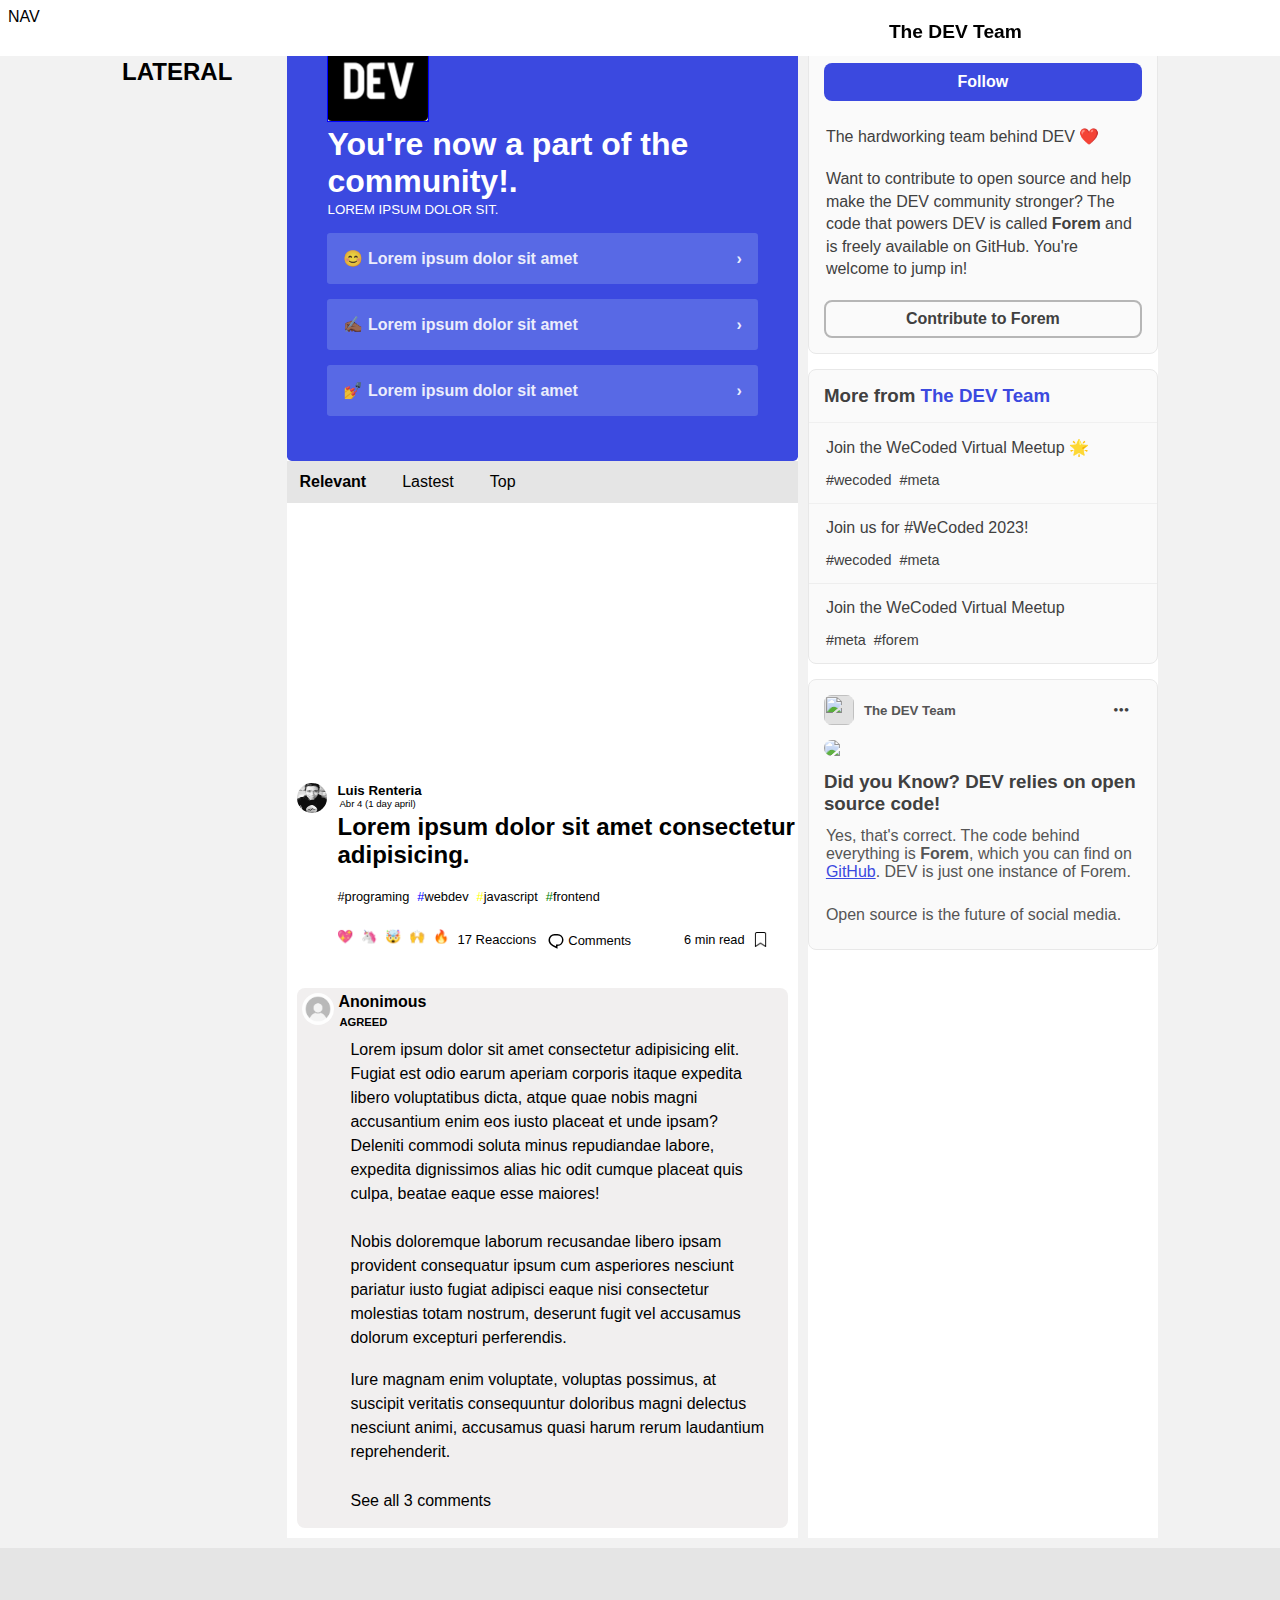
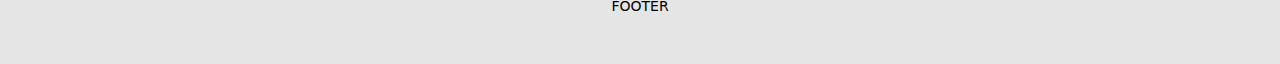
==== article.html @ bcfc0aec "jo" ====
<!DOCTYPE html>
<html lang="en">
<head>
    <meta charset="UTF-8">
    <meta http-equiv="X-UA-Compatible" content="IE=edge">
    <meta name="viewport" content="width=device-width, initial-scale=1.0">
    <title>Dev To_Home</title>
    <link rel="stylesheet" href="SASS/styles.css">
    <link rel="stylesheet" href="https://fonts.googleapis.com/css2?family=Material+Symbols+Outlined:opsz,wght,FILL,GRAD@20..48,100..700,0..1,-50..200" />
</head>
<body>
    <header>
        <nav>NAV</nav>
    </header>
<section class="section">
    <nav class="section__navlateral">
        <h2>NAV LATERAL</h2>
        <img src="https://placeimg.com/300/300/people" alt="">
    </nav>
    <main class="section__main">
        <article class="section__main__contenedor">
            <article class="section__main__contenedor__title">
                <div class="section__main__contenedor__title__svg">
                    
                    <svg xmlns="http://www.w3.org/2000/svg" width="24" height="24" viewBox="0 0 24 24"><path d="M12,2C6.486,2,2,6.486,2,12s4.486,10,10,10s10-4.486,10-10S17.514,2,12,2z M16.207,14.793l-1.414,1.414L12,13.414 l-2.793,2.793l-1.414-1.414L10.586,12L7.793,9.207l1.414-1.414L12,10.586l2.793-2.793l1.414,1.414L13.414,12L16.207,14.793z"/></svg>
                </div>
                <img src="img/dev.png" alt="">
                <h1>
                   You're now a part of the community!.
                </h1>
                <small>Lorem ipsum dolor sit.</small>
                <div class="section__main__contenedor_a">
                    <a href="#">😊 Lorem ipsum dolor sit amet <p>›</p></a>
                    <a href="#">✍🏾 Lorem ipsum dolor sit amet <p>›</p></a>
                    <a href="#">💅 Lorem ipsum dolor sit amet <p>›</p></a>
                </div>
            </article>   
        </article>
        <article class="section__main__articles">
            <p>Relevant</p>
            <p> Lastest</p>
            <p>Top</p>
        </article>
        <article class="section__main__img-content">

        </article>
        <article class="section__main__radius">
            <img src="img/luis.jpg" alt="Foto redondeada">
            <div>
                
                <h5> Luis Renteria</h5>
                <p> Abr 4 (1 day april)</p>
            </div>
        </article>
        <article class="section__main__enlaces">
            
            <h2>Lorem ipsum dolor sit amet consectetur adipisicing.</h2>
            <div>
                <a href="#"><span>#</span>programing</a>
                <a href="#"><span>#</span>webdev</a>
                <a href="#"><span>#</span>javascript</a>
                <a href="#"><span>#</span>frontend</a>
            </div>
            <div class="section__main__enlaces__icons">
               <div>

                   <p>💖</p>
                    <p>🦄</p>
                    <p>🤯</p>
                    <p>🙌</p>
                    <p>🔥</p>
                    <p>17 Reaccions</p>
                    <p class="section__main__enlaces__icons__comments"><svg xmlns="http://www.w3.org/2000/svg" width="24" height="24" role="img" aria-labelledby="ac3qw4s3op4ympa46x4kc2gzffvrsqob" class="crayons-icon"><title id="ac3qw4s3op4ympa46x4kc2gzffvrsqob">Comments</title><path d="M10.5 5h3a6 6 0 110 12v2.625c-3.75-1.5-9-3.75-9-8.625a6 6 0 016-6zM12 15.5h1.5a4.501 4.501 0 001.722-8.657A4.5 4.5 0 0013.5 6.5h-3A4.5 4.5 0 006 11c0 2.707 1.846 4.475 6 6.36V15.5z"></path></svg>Comments</p>
               </div> 
                <div class="section__main__enlaces__icons__img">

                    <p>6 min read</p>
                    <img class="" src="img/etiqueta.png" alt="Etiqueta">
                </div>
            </div>
        </article>
        <article class="section__main__enlaces__publicacion">
            <article class="section__main__enlaces__publicacion__redonde">
                <img src="img/avatar.jpg" alt="Foto redondeada">
                <div>            
                    <h5> Anonimous</h5>
                    <h6> AGREED</h6>
                </div>
            </article>
            <article class="section__main__enlaces__publicacion__comentario">

                <p>
                    Lorem ipsum dolor sit amet consectetur adipisicing elit. Fugiat est odio earum aperiam corporis itaque expedita libero voluptatibus dicta, atque quae nobis magni accusantium enim eos iusto placeat et unde ipsam? Deleniti commodi soluta minus repudiandae labore, expedita dignissimos alias hic odit cumque placeat quis culpa, beatae eaque esse maiores! <p> &nbsp;&nbsp;&nbsp;&nbsp;
    
                </p>
    
                <p>
                    
                    Nobis doloremque laborum recusandae libero ipsam provident consequatur ipsum cum asperiores nesciunt pariatur iusto fugiat adipisci eaque nisi consectetur molestias totam nostrum, deserunt fugit vel accusamus dolorum excepturi perferendis. </p>&nbsp;&nbsp;&nbsp;&nbsp;
                
                <p>
                    Iure magnam enim voluptate, voluptas possimus, at suscipit veritatis consequuntur doloribus magni delectus nesciunt animi, accusamus quasi harum rerum laudantium reprehenderit. 
                </p>
                <p>See all 3 comments</p>
            </article>
        </article>
    </main>
    <aside class="section__aside">
        <div class="section__aside__card1">
            <a href="#" class="section__aside__card1__anchor1"><img src="https://code.google.com/images/developers.png"><h3>The DEV Team</h3></a>
            <a href="#" class="section__aside__card1__anchor2">Follow</a>
            <p>The hardworking team behind DEV ❤️</p>
            <p>Want to contribute to open source and help make the DEV community stronger?
            The code that powers DEV is called <span>Forem</span> and is freely available on GitHub.
            You're welcome to jump in!</p>
            <a href="#" class="section__aside__card1__anchor3">Contribute to Forem</a>
        </div>
        <div class="section__aside__card2">
            <h3>More from <a href="#" class="section__aside__card2__anchor1">The DEV Team</a></h3>
            <a href="#" class="section__aside__card2__anchor2">
                <p class="section__aside__card2__paragraph1">Join the WeCoded Virtual Meetup 🌟</p>
                <p class="section__aside__card2__paragraph2">#wecoded&nbsp;&nbsp;#meta</p>
            </a>
            <a href="#" class="section__aside__card2__anchor3">
                <p class="section__aside__card2__paragraph1">Join us for #WeCoded 2023!</p>
                <p class="section__aside__card2__paragraph2">#wecoded&nbsp;&nbsp;#meta</p>
            </a>
            <a href="#" class="section__aside__card2__anchor4">
                <p class="section__aside__card2__paragraph1">Join the WeCoded Virtual Meetup</p>
                <p class="section__aside__card2__paragraph2">#meta&nbsp;&nbsp;#forem</p>
            </a>
        </div>
        <div class="section__aside__card3">
            <div class="section__aside__card3__top">
                <div class="section__aside__card3__top__right">
                    <img src="https://code.google.com/images/developers.png">
                    <h5>The DEV Team</h5>
                </div>
                <input type="checkbox" id="modal__input">
                <label for="modal__input"><span class="material-symbols-outlined">more_horiz</span></label>
                    <div class="section__aside__card3__top__modal">
                        <div class="section__aside__card3__top__modal__container">
                            <a href="#"><span class="material-symbols-outlined">error</span>What's a billboard?</a>
                            <a href="#"><span class="material-symbols-outlined">settings</span>Manage Preferences</a>
                            <div></div>
                            <a href="#"><span class="material-symbols-outlined">flag</span>Report billboard</a>
                        </div>
                    </div>
            </div>
            <a href="#" class="section__aside__card3__anchor1"><img src="https://www.talentia-software.com/wp-content/uploads/2020/05/Featured-image-Corp-12.png"></a>
            <h3>Did you Know? DEV relies on open source code!</h3>
            <p class="section__aside__card3__paragraph1">Yes, that's correct. The code behind everything is <span>Forem</span>, which you can find on <a href="https://github.com" target="_blank">GitHub</a>. DEV is just one instance of Forem.</p>
            <p class="section__aside__card3__paragraph2">Open source is the future of social media.</p>
        </div>
    </aside>
</section>

<footer>FOOTER</footer>

</body>
</html>
---- SASS/styles.css ----
* {
  box-sizing: border-box;
}

html,
body {
  background-color: rgb(242, 242, 242);
  font-family: Arial, Helvetica, sans-serif;
  font-size: 16px;
  height: 100%;
  margin: 0px;
  padding: 0px;
  width: 100%;
}

body {
  display: flex;
  flex-direction: column;
}

header {
  position: fixed;
  display: flex;
  background-color: white;
  height: 56px;
  padding-left: 60px;
  padding-right: 60px;
  padding: 8px;
  width: 100%;
}
header nav {
  display: flex;
  flex-direction: row;
  justify-content: space-between;
  width: 100%;
}
header nav .padre {
  display: flex;
  flex-direction: row;
}
header nav .hijo_imagendev img {
  height: 40px;
  width: 50px;
}
header nav .hijo_buscador form {
  padding: 0px 16px;
}
header nav .hijo_buscador form input {
  height: 40px;
  width: 400px;
}
header nav .hijo_lupita a img {
  height: 40px;
  padding-top: 5px;
  width: 30px;
}
header nav .hijo_lupita a img:hover {
  background-color: rgb(230, 230, 250);
}
header .madre {
  display: flex;
  flex-direction: row;
  justify-content: space-between;
}
header .madre .create {
  border-radius: 10%;
  border: 1px solid rgb(59, 73, 223);
  height: 40px;
  padding-top: 10px;
  text-align: center;
  width: 115px;
}
header .madre .create:hover {
  background-color: rgb(59, 73, 223);
}
header .madre .create a {
  color: rgb(59, 73, 223);
  text-decoration: none;
}
header .madre .create a:hover {
  background-color: rgb(59, 73, 223);
  color: white;
  text-decoration: underline;
}
header .madre .notificacion {
  padding-left: 16px;
  padding-top: 10px;
}
header .madre .notificacion img {
  height: 25px;
  width: 25px;
}
header .madre .notificacion img:hover {
  background-color: rgb(230, 230, 250);
}
header .imgusuario {
  padding-left: 16px;
}
header .imgusuario a img {
  border-radius: 50%;
  height: 45px;
  padding: 4px;
  width: 45px;
}
header .imgusuario a img:hover {
  background-color: rgb(230, 230, 250);
}

.section {
  display: flex;
  flex-direction: row;
  flex-grow: 1;
  flex-wrap: wrap;
  margin: 10px auto;
  max-width: 100%;
}

.section__navlateral {
  flex-basis: 15%;
  flex-direction: column;
}

.section__main {
  background-color: white;
  flex-basis: 40%;
  flex-grow: 1;
  margin-left: 10px;
  margin-right: 10px;
  width: 500px;
}

.section__aside {
  background-color: white;
  flex-basis: 30%;
}

footer {
  align-items: center;
  background-color: #e5e5e5;
  display: flex;
  font-family: system-ui, -apple-system, BlinkMacSystemFont, "Segoe UI", Roboto, Oxygen, Ubuntu, Cantarell, "Open Sans", "Helvetica Neue", sans-serif;
  font-size: 14px;
  justify-content: center;
  margin: 0px;
  padding: 50px;
}
footer a {
  color: rgb(59, 73, 223);
  text-decoration: none;
}
footer .Listas {
  text-align: center;
}
footer .Listas ul {
  list-style-type: disc;
}
footer .Listas ul li {
  display: inline-block;
}

/*******LUIS******/
.section__main__contenedor {
  display: flex;
}

.section__main__contenedor__title {
  background-color: #3b49e0;
  border-radius: 0.3rem;
  padding-bottom: 30px;
  padding-left: 40px;
  padding-right: 40px;
  padding-top: 10px;
}

.section__main__contenedor__title__svg {
  display: flex;
  justify-content: end;
  margin-right: -20px;
}

.section__main__contenedor__title__svg svg {
  fill: #fff;
  height: auto;
  margin: 0;
  padding: 0;
  width: 20px;
}

.section__main__contenedor__title img {
  border: thin solid blue;
  margin: 0;
  padding: 0;
}

.section__main__contenedor__title h1 {
  color: white;
  font-size: 2rem;
  margin-bottom: 0;
  margin-top: 0;
  padding-bottom: 0;
}

.section__main__contenedor__title small {
  color: white;
  text-transform: uppercase;
}

.section__main__contenedor_a a {
  background-color: #5d6de6;
  border-radius: 0.2rem;
  color: #fff;
  font-weight: bold;
  padding: 1rem;
  margin: 15px 0;
  text-decoration: none;
  opacity: 0.9;
  display: block;
  display: flex;
  flex-direction: row;
  justify-content: space-between;
  align-items: center;
}

.section__main__contenedor_a a p {
  margin: 0;
  padding: 0;
}

.section__main__articles {
  display: flex;
  background-color: #e5e5e5;
  gap: 20px;
  padding: 12px 0;
}

.section__main__articles p:nth-child(1) {
  font-weight: bold;
  margin-left: 10px;
}

.section__main__img-content {
  background-image: url("https://placeimg.com/600/250/people");
  background-repeat: no-repeat;
  border-radius: 0.5rem 0.5rem 0 0;
  min-height: 280px;
}

.section__main__radius {
  display: flex;
}

.section__main__radius img {
  border-radius: 50%;
  height: 30px;
  width: 30px;
  margin-left: 10px;
}

.section__main__radius div {
  flex-direction: column;
}

.section__main__radius div h5, p {
  margin: 0 8px;
  padding: 0 2px;
}

.section__main__radius div p {
  font-size: 0.6rem;
  margin-left: 10px;
}

.section__main__enlaces {
  padding-left: 50px;
  margin-top: 0;
}

.section__main__enlaces h2 {
  margin-top: 0;
}

.section__main__enlaces div {
  display: flex;
  gap: 8px;
}

.section__main__enlaces div a {
  color: black;
  text-decoration: none;
  font-size: 0.8rem;
}

.section__main__enlaces div a:nth-child(1)::first-letter {
  color: black;
}

.section__main__enlaces div a:nth-child(2)::first-letter {
  color: blue;
}

.section__main__enlaces div a:nth-child(3)::first-letter {
  color: yellow;
}

.section__main__enlaces div a:nth-child(4)::first-letter {
  color: green;
}

.section__main__enlaces__icons {
  display: flex;
  justify-content: flex-start;
  align-items: center;
}

.section__main__enlaces__icons p {
  margin: 0;
  padding: 25px 0;
  font-size: 13px;
}

.section__main__enlaces__icons p:nth-child(6) {
  padding-top: 28px;
}

.section__main__enlaces__icons__comments {
  display: flex;
  align-items: center;
}

.section__main__enlaces__icons__img p {
  margin-left: 45px;
  font-size: 0.8rem;
  padding-top: 22px;
}

.section__main__enlaces__icons__img img {
  width: 15px;
  height: 15px;
  margin-top: 22px;
}

.section__main__enlaces__publicacion {
  background-color: #f1efef;
  border-radius: 0.5rem;
  margin: 10px;
  padding: 5px;
  display: flex;
  flex-direction: column;
}

.section__main__enlaces__publicacion__redonde {
  display: flex;
  align-items: start;
}

.section__main__enlaces__publicacion__redonde div h5, p {
  margin-bottom: 0;
  margin-left: 4px;
  margin-top: 0;
}

.section__main__enlaces__publicacion__redonde div h5 {
  font-size: 1rem;
}

.section__main__enlaces__publicacion__redonde > div > h6 {
  font-size: 0.7rem;
  padding: 5px 0 10px 5px;
  margin: 0;
}

.section__main__enlaces__publicacion__redonde img {
  border-radius: 50%;
  height: 32px;
  width: 32px;
}

.section__main__enlaces__publicacion__comentario {
  padding-left: 42px;
}

.section__main__enlaces__publicacion > article p {
  line-height: 1.5rem;
}

.section__main__enlaces__publicacion article p:nth-child(5) {
  margin-bottom: 10px;
  margin-top: 25px;
}

/*******FIN LUIS******/
.section__aside {
  flex: 1 1 30%;
  max-width: 350px;
}

.section__aside__card1 {
  background: linear-gradient(black 0 30px, #fafafa 30px 100%);
  border-radius: 8px;
  border: 1px solid rgb(232, 232, 232);
  display: flex;
  flex-direction: row;
  flex-wrap: wrap;
  height: -moz-max-content;
  height: max-content;
  margin: 0 0 15px 0;
  max-width: 100%;
  padding: 15px;
}

.section__aside__card1__anchor1 {
  flex-basis: 100%;
  height: -moz-max-content;
  height: max-content;
}

.section__aside__card1__anchor1 img {
  background: rgb(225, 225, 225);
  border-radius: 8px;
  display: inline-block;
  margin: 0;
  padding: 0;
  width: 55px;
}

.section__aside__card1__anchor1 h3 {
  bottom: 5px;
  color: black;
  display: inline-block;
  font-size: 1.2rem;
  font-weight: bold;
  margin: 0 10px;
  position: relative;
}

.section__aside__card1__anchor1 h3:hover {
  color: #2f3ab2;
}

.section__aside__card1__anchor2 {
  background: #3b49df;
  border-radius: 8px;
  color: white;
  display: inline-block;
  flex-basis: 100%;
  font-weight: 600;
  margin: 15px auto;
  padding: 10px;
  text-align: center;
  text-decoration: none;
}

.section__aside__card1__anchor2:hover {
  background: #2f3ab2;
  transition: 0.4s;
}

.section__aside__card1 p {
  color: #404040;
  flex-basis: 100%;
  font-size: 1rem;
  font-weight: 100;
  line-height: 1.4rem;
  margin: 10px 0px 10px 0px;
}

.section__aside__card1 span {
  color: #404040;
  font-weight: bold;
}

.section__aside__card1__anchor3 {
  background: #fafafa;
  border-radius: 8px;
  border: 2px solid #b6b6b6;
  color: #404040;
  display: inline-block;
  flex-basis: 100%;
  font-weight: 600;
  margin-top: 10px;
  padding: 8px;
  text-align: center;
  text-decoration: none;
}

.section__aside__card1__anchor3:hover {
  background: rgba(175, 175, 175, 0.1254901961);
  border: 2px solid #969696;
  box-shadow: 1px 1px 6px 1px rgb(231, 231, 231);
  transition: 0.4s;
}

.section__aside__card2 {
  background: #fafafa;
  border-radius: 8px;
  border: 1px solid rgb(232, 232, 232);
  display: flex;
  flex-direction: row;
  flex-wrap: wrap;
  height: -moz-max-content;
  height: max-content;
  margin: 15px 0 15px 0;
  max-width: 100%;
}

.section__aside__card2 h3 {
  color: #404040;
  font-style: 1.17rem;
  margin: 15px;
}

.section__aside__card2__anchor1 {
  color: #3b49df;
  font-size: 1.17rem;
  font-weight: bold;
  text-decoration: none;
}

.section__aside__card2__anchor2 {
  border-bottom: 1px solid rgb(240, 240, 240);
  border-top: 1px solid rgb(240, 240, 240);
  color: #404040;
  flex-basis: 100%;
  margin: 0;
  padding: 15px;
  text-decoration: none;
}

.section__aside__card2__anchor3 {
  color: #404040;
  flex-basis: 100%;
  margin: 0;
  padding: 15px;
  text-decoration: none;
}

.section__aside__card2__anchor4 {
  border-top: 1px solid rgb(238, 238, 238);
  color: #404040;
  flex-basis: 100%;
  margin: 0;
  padding: 15px;
  text-decoration: none;
}

.section__aside__card2__paragraph1 {
  margin: 0 0 15px 0;
}

.section__aside__card2__paragraph2 {
  font-size: 0.9rem;
  margin: 0;
}

.section__aside__card2__anchor2:hover {
  background: white;
}
.section__aside__card2__anchor2:hover .section__aside__card2__paragraph1 {
  color: #3b49df;
}

.section__aside__card2__anchor3:hover {
  background: white;
}
.section__aside__card2__anchor3:hover .section__aside__card2__paragraph1 {
  color: #3b49df;
}

.section__aside__card2__anchor4:hover {
  background: white;
  border-bottom-left-radius: 8px;
  border-bottom-right-radius: 8px;
}
.section__aside__card2__anchor4:hover .section__aside__card2__paragraph1 {
  color: #3b49df;
}

.section__aside__card3 {
  background: #fafafa;
  border-radius: 8px;
  border: 1px solid rgb(232, 232, 232);
  display: flex;
  flex-direction: row;
  flex-wrap: wrap;
  height: -moz-max-content;
  height: max-content;
  margin: 15px 0 15px 0;
  max-width: 100%;
  padding: 15px 15px 25px 15px;
  position: sticky;
  top: 30px;
}

.section__aside__card3__top {
  align-items: center;
  display: flex;
  flex-basis: 100%;
  justify-content: space-between;
}

.section__aside__card3__top__right {
  align-items: center;
  display: flex;
}

.section__aside__card3__top__right img {
  background: rgb(225, 225, 225);
  border-radius: 8px;
  display: inline-block;
  height: 30px;
  margin: 0;
  padding: 0;
  width: 30px;
}

.section__aside__card3__top__right h5 {
  color: #555555;
  display: inline-block;
  margin: 0px 10px;
}

.section__aside__card3__top span {
  background: none;
  border-radius: 6px;
  color: #404040;
  font-size: 1.4rem;
  margin: 0px 7px;
  padding: 3px;
}

.section__aside__card3__top span:hover {
  background: rgba(182, 182, 182, 0.1882352941);
  color: #404040;
  cursor: pointer;
  transition: 0.4s;
}

.section__aside__card3__top #modal__input {
  display: none;
}

.section__aside__card3__top__modal {
  opacity: 0;
  position: absolute;
  right: 10px;
  top: 56px;
  visibility: hidden;
  z-index: 2;
}

#modal__input:checked ~ .section__aside__card3__top__modal {
  opacity: 1;
  visibility: visible;
}

.section__aside__card3__top__modal__container {
  align-items: center;
  background-color: white;
  border-radius: 8px;
  border: 1px solid rgb(232, 232, 232);
  box-shadow: 1px 1px 5px 5px rgba(182, 182, 182, 0.1882352941);
  display: flex;
  flex-wrap: wrap;
  height: -moz-max-content;
  height: max-content;
  padding: 6px;
  width: 250px;
}

.section__aside__card3__top__modal__container a {
  align-items: center;
  border-radius: 6px;
  color: #404040;
  display: flex;
  flex-basis: 100%;
  margin: 0;
  padding: 5px;
  text-decoration: none;
}

.section__aside__card3__top__modal__container a:hover {
  background: rgba(59, 73, 223, 0.1450980392);
  color: #2f3ab2;
  transition: 0.25s;
}

.section__aside__card3__top__modal__container div {
  background: #555555;
  flex-basis: 100%;
  height: 1px;
  margin: 8px 0;
}

.section__aside__card3__anchor1 {
  flex: 1 1 100%;
  height: -moz-max-content;
  height: max-content;
  overflow: hidden;
}

.section__aside__card3__anchor1 img {
  border-radius: 8px;
  display: block;
  margin: 15px auto;
  opacity: 0.95;
  padding: 0;
  width: 100%;
}

.section__aside__card3__anchor1 img:hover {
  opacity: 1;
  transition: 0.4s;
}

.section__aside__card3 h3 {
  color: #404040;
  margin: 0px 0 12px 0;
}

.section__aside__card3__paragraph1 {
  color: #555555;
  margin: 0 0 25px 0;
}

.section__aside__card3__paragraph1 span {
  font-weight: bold;
}

.section__aside__card3__paragraph1 a {
  color: #3b49df;
}

.section__aside__card3__paragraph1 a:hover {
  color: #2f3ab2;
}

.section__aside__card3__paragraph2 {
  color: #555555;
  margin: 0px;
}

@media screen and (max-width: 1020px) {
  .section__aside {
    flex-basis: 90%;
    max-width: 918px;
  }
}
@media screen and (max-width: 768px) {
  .section__aside {
    flex-basis: 100%;
    max-width: 768px;
  }
}/*# sourceMappingURL=styles.css.map */
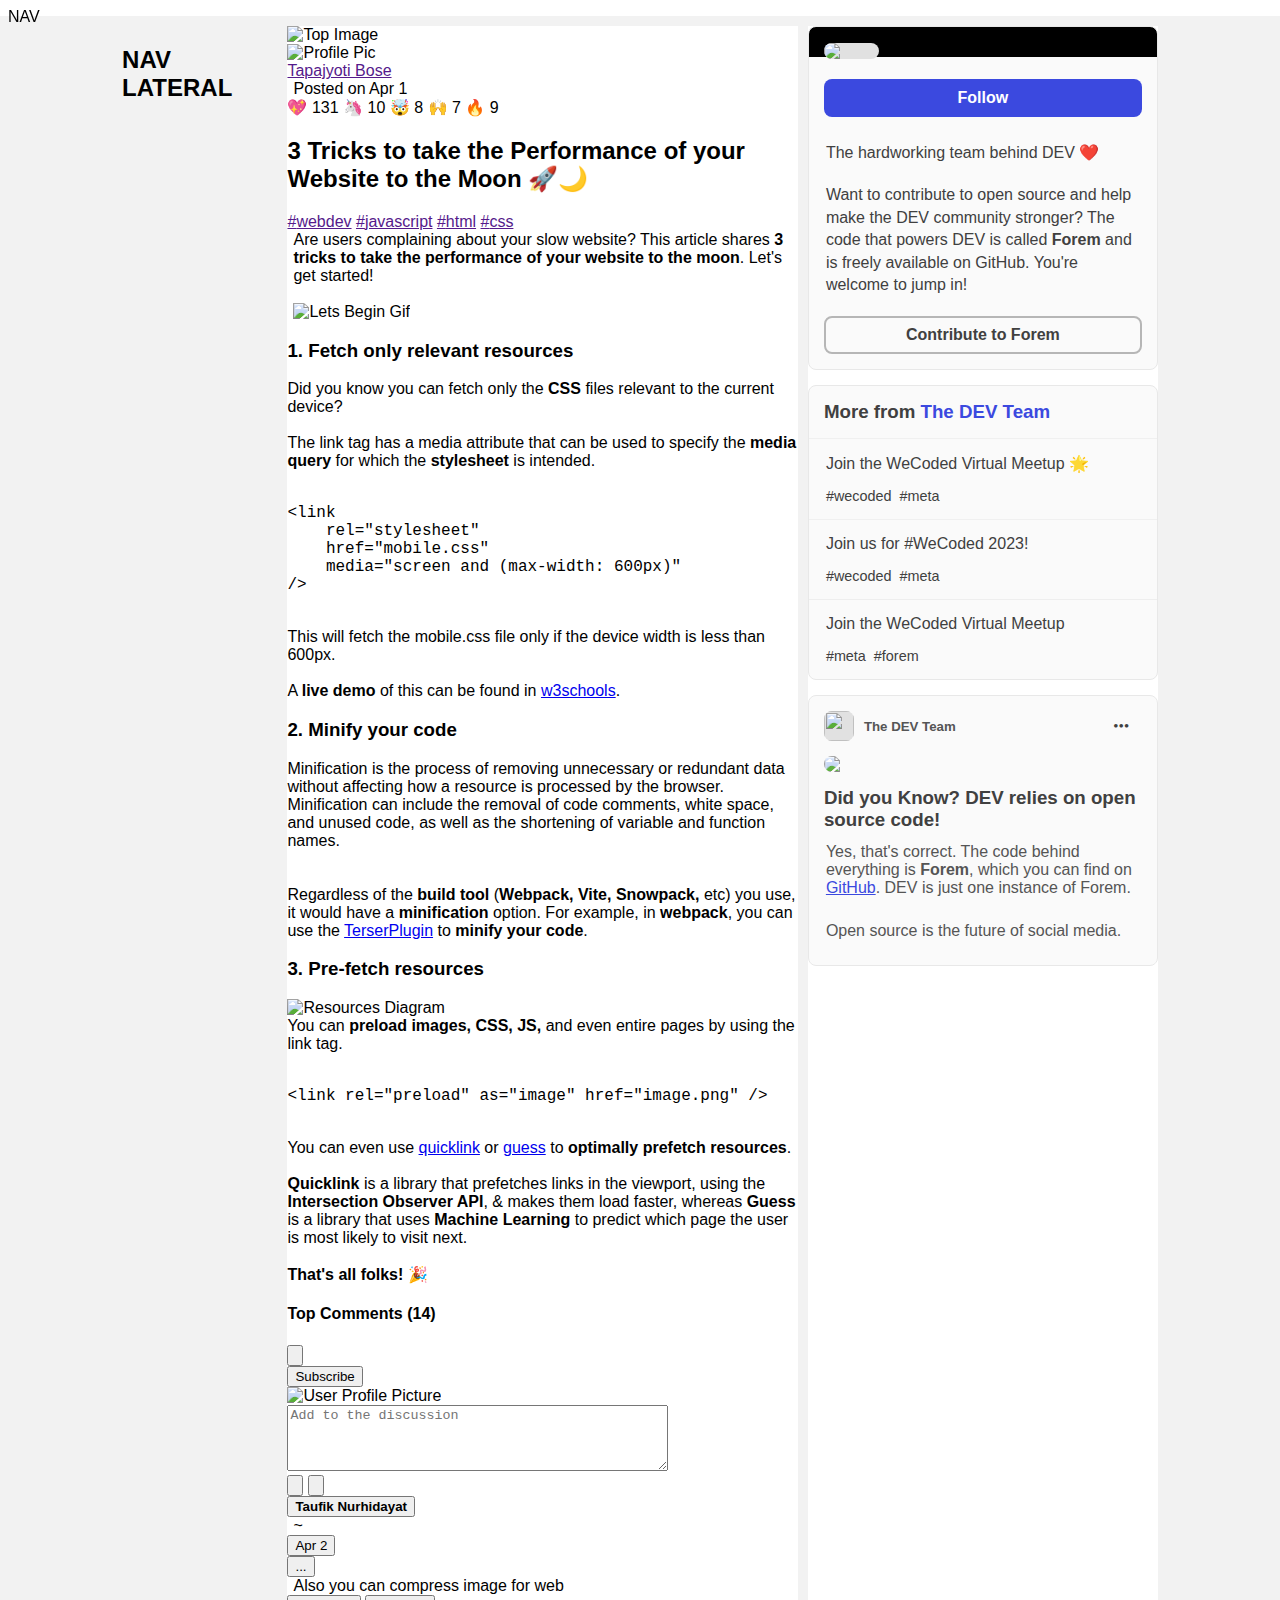
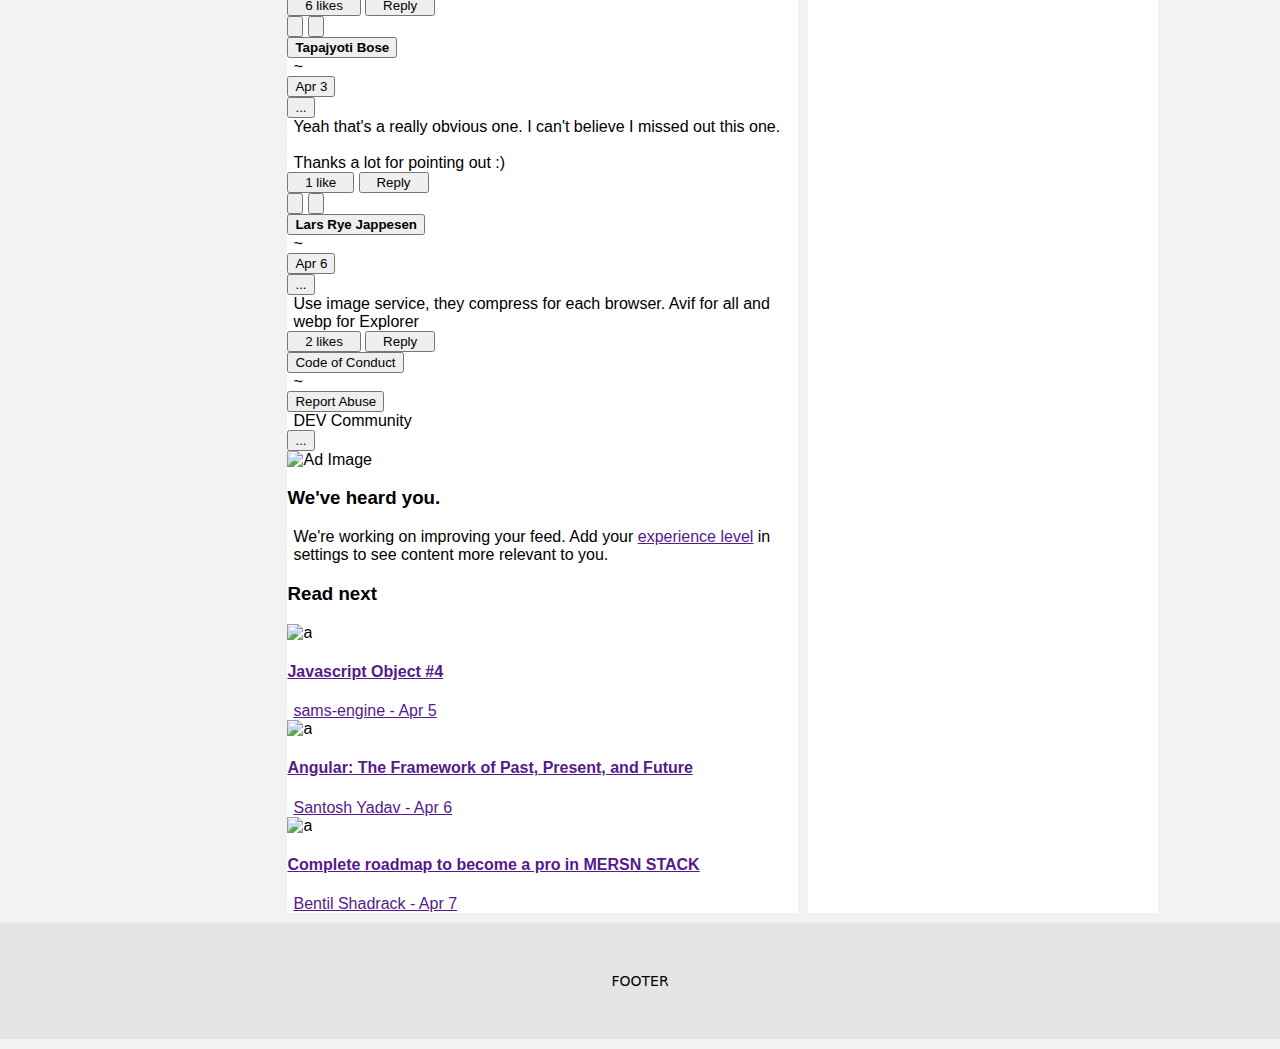
==== commit 0f232e71: "Merge remote-tracking branch 'origin/main' into Jesus" ====
--- a/article.html
+++ b/article.html
@@ -18,93 +18,264 @@
         <img src="https://placeimg.com/300/300/people" alt="">
     </nav>
     <main class="section__main">
-        <article class="section__main__contenedor">
-            <article class="section__main__contenedor__title">
-                <div class="section__main__contenedor__title__svg">
-                    
-                    <svg xmlns="http://www.w3.org/2000/svg" width="24" height="24" viewBox="0 0 24 24"><path d="M12,2C6.486,2,2,6.486,2,12s4.486,10,10,10s10-4.486,10-10S17.514,2,12,2z M16.207,14.793l-1.414,1.414L12,13.414 l-2.793,2.793l-1.414-1.414L10.586,12L7.793,9.207l1.414-1.414L12,10.586l2.793-2.793l1.414,1.414L13.414,12L16.207,14.793z"/></svg>
-                </div>
-                <img src="img/dev.png" alt="">
-                <h1>
-                   You're now a part of the community!.
-                </h1>
-                <small>Lorem ipsum dolor sit.</small>
-                <div class="section__main__contenedor_a">
-                    <a href="#">😊 Lorem ipsum dolor sit amet <p>›</p></a>
-                    <a href="#">✍🏾 Lorem ipsum dolor sit amet <p>›</p></a>
-                    <a href="#">💅 Lorem ipsum dolor sit amet <p>›</p></a>
-                </div>
-            </article>   
+        <article class="section__main__article">
+            <img class="section__main__article__topImage" src="https://res.cloudinary.com/practicaldev/image/fetch/s---yvU0ECp--/c_imagga_scale,f_auto,fl_progressive,h_420,q_auto,w_1000/https://dev-to-uploads.s3.amazonaws.com/uploads/articles/u07jdlpvzftyckubs52z.png" alt="Top Image">
+            <div class="section__main__article__content">
+                <div class="author">
+                    <img src="https://res.cloudinary.com/practicaldev/image/fetch/s--b_RBieoH--/c_fill,f_auto,fl_progressive,h_50,q_auto,w_50/https://dev-to-uploads.s3.amazonaws.com/uploads/user/profile_image/530414/941751d8-06b8-41bd-9de9-6ea056b7199f.png" alt="Profile Pic">
+                    <div>
+                        <a href="">Tapajyoti Bose</a>
+                        <p>Posted on Apr 1</p>
+                    </div>
+                </div>
+                <div class="reactions">
+                    <span>💖 131</span>
+                    <span>🦄 10</span>
+                    <span>🤯 8</span>
+                    <span>🙌 7</span>
+                    <span>🔥 9</span>
+                </div>
+                <div class="title">
+                    <h2>3 Tricks to take the Performance of your Website to the Moon 🚀🌙</h2>
+                    <div class="tags">
+                        <a href=""> <span>#</span>webdev</a>
+                        <a href=""> <span>#</span>javascript</a>
+                        <a href=""> <span>#</span>html</a>
+                        <a href=""> <span>#</span>css</a>
+                    </div>
+
+                    <div class="text">
+                        <p>Are users complaining about your slow website? This article shares <b>3 tricks to take the performance of your website to the moon</b>. Let's get started!
+                        <br><br>
+                        <img src="https://res.cloudinary.com/practicaldev/image/fetch/s--Ayr_fpO2--/c_limit%2Cf_auto%2Cfl_progressive%2Cq_66%2Cw_880/https://dev-to-uploads.s3.amazonaws.com/uploads/articles/pv33dize2h1pb1liypze.gif" alt="Lets Begin Gif">
+                        <h3>1. Fetch only relevant resources</h3>
+                        Did you know you can fetch only the <b>CSS</b> files relevant to the current device?<br><br>
+                        The <span class="backgrounded_text">link</span> tag has a <span class="backgrounded_text">media</span> attribute that can be used to specify the <b>media query</b> for which the <b>stylesheet</b> is intended.
+                        <div class="code_box">
+                        <xmp>
+<link
+    rel="stylesheet"
+    href="mobile.css"
+    media="screen and (max-width: 600px)"
+/>
+                        </xmp>
+                        </div>
+                        This will fetch the <span class="backgrounded_text">mobile.css</span> file only if the device width is less than <span class="backgrounded_text">600px</span>.
+                        <br><br>
+                        A <b>live demo</b> of this can be found in <a href="https://www.w3schools.com/">w3schools</a>.
+                        <h3>2. Minify your code</h3>
+                        <div class="first_parragraph">
+                            <div class="border"></div>
+                            <div>Minification is the process of removing unnecessary or redundant data without affecting how a resource is processed by the browser. Minification can include the removal of code comments, white space, and unused code, as well as the shortening of variable and function names.</div>
+                        </div>
+                        <br><br>
+                        Regardless of the <b>build tool</b> (<b>Webpack, Vite, Snowpack,</b> etc) you use, it would have a <b>minification</b> option. For example, in <b>webpack</b>, you can use the <a href="https://webpack.js.org/plugins/terser-webpack-plugin/">TerserPlugin</a> to <b>minify your code</b>.
+                        <h3>3. Pre-fetch resources</h3>
+                        <img src="https://res.cloudinary.com/practicaldev/image/fetch/s--O1nytyK4--/c_limit%2Cf_auto%2Cfl_progressive%2Cq_auto%2Cw_880/https://dev-to-uploads.s3.amazonaws.com/uploads/articles/mmdkhwd8ux1imkxtbq7r.jpg" alt="Resources Diagram">
+                        <br>
+                        You can <b>preload images, CSS, JS,</b> and even entire pages by using the <span class="backgrounded_text">link</span> tag.
+                        <div class="code_box">
+                        <xmp>
+<link rel="preload" as="image" href="image.png" />
+                        </xmp>
+                        </div>
+                        You can even use <a href="https://github.com/GoogleChromeLabs/quicklink">quicklink</a> or <a href="https://github.com/guess-js/guess">guess</a> to <b>optimally prefetch resources</b>.
+                        <br><br>
+                        <b>Quicklink</b> is a library that prefetches links in the viewport, using the <b>Intersection Observer API</b>, & makes them load faster, whereas <b>Guess</b> is a library that uses <b>Machine Learning</b> to predict which page the user is most likely to visit next.
+                        <br><br>
+                        <b>That's all folks!</b> 🎉
+                        </p>
+                    </div>
+                </div>
+                <div class="comments">
+                    <div class="comments__head">
+                        <div class="comments__head__title">
+                            <h4>Top Comments (14)</h4>
+                            <button class="b1">
+                                <img src="https://cdn-icons-png.flaticon.com/512/84/84263.png" alt="">
+                            </button>
+                        </div>
+                        <div class="comments__subscribe">
+                            <button class="b2">Subscribe</button>
+                        </div>
+                    </div>
+
+                    <div class="comments__input">
+                        <img src="https://res.cloudinary.com/practicaldev/image/fetch/s--Ybd73gCT--/c_fill,f_auto,fl_progressive,h_90,q_auto,w_90/https://dev-to-uploads.s3.amazonaws.com/uploads/user/profile_image/1060381/b0b57f50-793a-4576-ac26-69d63a1cec2d.jpeg" alt="User Profile Picture">
+                        <textarea placeholder="Add to the discussion" rows="4" cols="45"></textarea>
+                    </div>
+
+                    <div class="comments__comment">
+                        <div class="comments__comment__profile">
+                            <button class="b3">
+                                <img src="https://res.cloudinary.com/practicaldev/image/fetch/s--IhWu_FIx--/c_fill,f_auto,fl_progressive,h_50,q_auto,w_50/https://dev-to-uploads.s3.amazonaws.com/uploads/user/profile_image/450437/2a3854a6-7ced-4167-b0c5-1bcf90e6bb67.jpg" alt="">
+                            </button>
+                            <button class="b4">
+                                <img src="https://cdn-icons-png.flaticon.com/512/84/84263.png" alt="">
+                            </button>
+                        </div>
+                        <div class="comments__comment_text">
+                            <div class="comments__comment_text__box">
+                                <div class="comments__comment_text__head">
+                                    <div class="author">
+                                        <button class="b5">
+                                            <b>Taufik Nurhidayat</b>
+                                        </button>
+                                        <p>~</p>
+                                        <button class="b6">
+                                            Apr 2
+                                        </button>
+                                    </div>
+                                    <div class="button">
+                                        <button class="b7">
+                                            ...
+                                        </button>
+                                    </div>
+                                </div>
+                            
+                                <div>
+                                    <p>Also you can compress image for web</p>
+                                </div>
+                            </div>
+                            <div class="comment__reactions">
+                                <button><p><img src="https://cdn-icons-png.flaticon.com/512/535/535285.png" alt=""> 6 likes</p></button>
+                                <button><p><img src="https://cdn-icons-png.flaticon.com/512/2462/2462719.png" alt=""> Reply</p></button>
+                            </div>
+                        </div>
+                    </div>
+
+                    <div class="comments__comment">
+                        <div class="comments__comment__profile">
+                            <button class="b3">
+                                <img src="https://res.cloudinary.com/practicaldev/image/fetch/s--b_RBieoH--/c_fill,f_auto,fl_progressive,h_50,q_auto,w_50/https://dev-to-uploads.s3.amazonaws.com/uploads/user/profile_image/530414/941751d8-06b8-41bd-9de9-6ea056b7199f.png" alt="">
+                            </button>
+                            <button class="b4">
+                                <img src="https://cdn-icons-png.flaticon.com/512/84/84263.png" alt="">
+                            </button>
+                        </div>
+                        <div class="comments__comment_text">
+                            <div class="comments__comment_text__box">
+                                <div class="comments__comment_text__head">
+                                    <div class="author">
+                                        <button class="b5">
+                                            <b>Tapajyoti Bose</b>
+                                        </button>
+                                        <p>~</p>
+                                        <button class="b6">
+                                            Apr 3
+                                        </button>
+                                    </div>
+                                    <div class="button">
+                                        <button class="b7">
+                                            ...
+                                        </button>
+                                    </div>
+                                </div>
+                            
+                                <div>
+                                    <p>Yeah that's a really obvious one. I can't believe I missed out this one.
+                                    <br><br>
+                                    Thanks a lot for pointing out :)</p>
+                                </div>
+                            </div>
+                            <div class="comment__reactions">
+                                <button><p><img src="https://cdn-icons-png.flaticon.com/512/535/535285.png" alt=""> 1 like</p></button>
+                                <button><p><img src="https://cdn-icons-png.flaticon.com/512/2462/2462719.png" alt=""> Reply</p></button>
+                            </div>
+                        </div>
+                    </div>
+                    <div class="comments__comment">
+                        <div class="comments__comment__profile">
+                            <button class="b3">
+                                <img src="https://res.cloudinary.com/practicaldev/image/fetch/s--6pOp2smR--/c_fill,f_auto,fl_progressive,h_50,q_auto,w_50/https://dev-to-uploads.s3.amazonaws.com/uploads/user/profile_image/2991/1267316.jpeg" alt="">
+                            </button>
+                            <button class="b4">
+                                <img src="https://cdn-icons-png.flaticon.com/512/84/84263.png" alt="">
+                            </button>
+                        </div>
+                        <div class="comments__comment_text">
+                            <div class="comments__comment_text__box">
+                                <div class="comments__comment_text__head">
+                                    <div class="author">
+                                        <button class="b5">
+                                            <b>Lars Rye Jappesen</b>
+                                        </button>
+                                        <p>~</p>
+                                        <button class="b6">
+                                            Apr 6
+                                        </button>
+                                    </div>
+                                    <div class="button">
+                                        <button class="b7">
+                                            ...
+                                        </button>
+                                    </div>
+                                </div>
+                            
+                                <div>
+                                    <p>Use image service, they compress for each browser. Avif for all and webp for Explorer</p>
+                                </div>
+                            </div>
+                            <div class="comment__reactions">
+                                <button><p><img src="https://cdn-icons-png.flaticon.com/512/535/535285.png" alt=""> 2 likes</p></button>
+                                <button><p><img src="https://cdn-icons-png.flaticon.com/512/2462/2462719.png" alt=""> Reply</p></button>
+                            </div>
+                        </div>
+                    </div>
+                </div>
+                <div class="subsection__footer">
+                    <button>Code of Conduct</button>
+                    <p>~</p>
+                    <button>Report Abuse</button>
+                </div>
+            </div>
         </article>
-        <article class="section__main__articles">
-            <p>Relevant</p>
-            <p> Lastest</p>
-            <p>Top</p>
-        </article>
-        <article class="section__main__img-content">
-
-        </article>
-        <article class="section__main__radius">
-            <img src="img/luis.jpg" alt="Foto redondeada">
-            <div>
-                
-                <h5> Luis Renteria</h5>
-                <p> Abr 4 (1 day april)</p>
-            </div>
-        </article>
-        <article class="section__main__enlaces">
-            
-            <h2>Lorem ipsum dolor sit amet consectetur adipisicing.</h2>
-            <div>
-                <a href="#"><span>#</span>programing</a>
-                <a href="#"><span>#</span>webdev</a>
-                <a href="#"><span>#</span>javascript</a>
-                <a href="#"><span>#</span>frontend</a>
-            </div>
-            <div class="section__main__enlaces__icons">
-               <div>
-
-                   <p>💖</p>
-                    <p>🦄</p>
-                    <p>🤯</p>
-                    <p>🙌</p>
-                    <p>🔥</p>
-                    <p>17 Reaccions</p>
-                    <p class="section__main__enlaces__icons__comments"><svg xmlns="http://www.w3.org/2000/svg" width="24" height="24" role="img" aria-labelledby="ac3qw4s3op4ympa46x4kc2gzffvrsqob" class="crayons-icon"><title id="ac3qw4s3op4ympa46x4kc2gzffvrsqob">Comments</title><path d="M10.5 5h3a6 6 0 110 12v2.625c-3.75-1.5-9-3.75-9-8.625a6 6 0 016-6zM12 15.5h1.5a4.501 4.501 0 001.722-8.657A4.5 4.5 0 0013.5 6.5h-3A4.5 4.5 0 006 11c0 2.707 1.846 4.475 6 6.36V15.5z"></path></svg>Comments</p>
-               </div> 
-                <div class="section__main__enlaces__icons__img">
-
-                    <p>6 min read</p>
-                    <img class="" src="img/etiqueta.png" alt="Etiqueta">
-                </div>
-            </div>
-        </article>
-        <article class="section__main__enlaces__publicacion">
-            <article class="section__main__enlaces__publicacion__redonde">
-                <img src="img/avatar.jpg" alt="Foto redondeada">
-                <div>            
-                    <h5> Anonimous</h5>
-                    <h6> AGREED</h6>
-                </div>
-            </article>
-            <article class="section__main__enlaces__publicacion__comentario">
-
-                <p>
-                    Lorem ipsum dolor sit amet consectetur adipisicing elit. Fugiat est odio earum aperiam corporis itaque expedita libero voluptatibus dicta, atque quae nobis magni accusantium enim eos iusto placeat et unde ipsam? Deleniti commodi soluta minus repudiandae labore, expedita dignissimos alias hic odit cumque placeat quis culpa, beatae eaque esse maiores! <p> &nbsp;&nbsp;&nbsp;&nbsp;
-    
-                </p>
-    
-                <p>
-                    
-                    Nobis doloremque laborum recusandae libero ipsam provident consequatur ipsum cum asperiores nesciunt pariatur iusto fugiat adipisci eaque nisi consectetur molestias totam nostrum, deserunt fugit vel accusamus dolorum excepturi perferendis. </p>&nbsp;&nbsp;&nbsp;&nbsp;
-                
-                <p>
-                    Iure magnam enim voluptate, voluptas possimus, at suscipit veritatis consequuntur doloribus magni delectus nesciunt animi, accusamus quasi harum rerum laudantium reprehenderit. 
-                </p>
-                <p>See all 3 comments</p>
-            </article>
-        </article>
+        
+        <div class="advertisement">
+            <div class="advertisement__header">
+                <p>DEV Community</p>
+                <button>...</button>
+            </div>
+            <img src="https://res.cloudinary.com/practicaldev/image/fetch/s--OQ4wxLO7--/c_limit%2Cf_auto%2Cfl_progressive%2Cq_auto%2Cw_775/https://dev-to-uploads.s3.amazonaws.com/uploads/articles/phgcbdsj99jmuq2q915x.jpg" alt="Ad Image">
+            <h3>We've heard you.</h3>
+            <p>We're working on improving your feed. Add your <a href="">experience level</a> in settings to see content more relevant to you.</p>
+        </div>
+
+        <div class="otherArticles">
+            <h3>Read next</h3>
+            <div class="otherArticles__article">
+                <img src="https://res.cloudinary.com/practicaldev/image/fetch/s--We_HXLWO--/c_imagga_scale,f_auto,fl_progressive,h_100,q_auto,w_100/https://dev-to-uploads.s3.amazonaws.com/uploads/user/profile_image/941040/6ff230ff-9ee0-4106-9869-0858b8c5db70.png" alt="a">
+                <a href="">
+                    <div>
+                        <h4>Javascript Object #4</h4>
+                        <p>sams-engine - Apr 5</p>
+                    </div>
+                </a>
+            </div>
+
+            <div class="otherArticles__article">
+                <img src="https://res.cloudinary.com/practicaldev/image/fetch/s--ntuSsIZe--/c_imagga_scale,f_auto,fl_progressive,h_100,q_auto,w_100/https://dev-to-uploads.s3.amazonaws.com/uploads/user/profile_image/175071/8d08bcd7-3634-48a4-bb47-bf37f75b3934.jpg" alt="a">
+                <a href="">
+                    <div>
+                        <h4>Angular: The Framework of Past, Present, and Future</h4>
+                        <p>Santosh Yadav - Apr 6</p>
+                    </div>
+                </a>
+            </div>
+
+            <div class="otherArticles__article">
+                <img src="https://res.cloudinary.com/practicaldev/image/fetch/s--OsKHr1l_--/c_imagga_scale,f_auto,fl_progressive,h_100,q_auto,w_100/https://dev-to-uploads.s3.amazonaws.com/uploads/user/profile_image/698016/a2673c1b-1f51-40ca-98db-77f69cae5158.jpeg" alt="a">
+                <a href="">
+                    <div>
+                        <h4>Complete roadmap to become a pro in MERSN STACK</h4>
+                        <p>Bentil Shadrack - Apr 7</p>
+                    </div>
+                </a>
+            </div>
+        </div>
     </main>
+
+
     <aside class="section__aside">
         <div class="section__aside__card1">
             <a href="#" class="section__aside__card1__anchor1"><img src="https://code.google.com/images/developers.png"><h3>The DEV Team</h3></a>
--- a/SASS/styles.css
+++ b/SASS/styles.css
@@ -19,17 +19,16 @@
 }
 
 header {
-  position: fixed;
   display: flex;
   background-color: white;
   height: 56px;
   padding-left: 60px;
   padding-right: 60px;
   padding: 8px;
-  width: 100%;
 }
 header nav {
   display: flex;
+  position: fixed;
   flex-direction: row;
   justify-content: space-between;
   width: 100%;
@@ -108,18 +107,206 @@
 
 .section {
   display: flex;
+  flex-wrap: wrap;
   flex-direction: row;
   flex-grow: 1;
-  flex-wrap: wrap;
   margin: 10px auto;
   max-width: 100%;
 }
 
+/*section Diego*/
+.title_responsive {
+  display: none;
+}
+
 .section__navlateral {
+  display: flex;
   flex-basis: 15%;
   flex-direction: column;
 }
 
+.section__navlateral_section1 {
+  align-items: center;
+  display: grid;
+  gap: 10px;
+  grid-template-columns: 1fr;
+  grid-template-rows: 1fr 1fr 1fr 1fr 1fr 1fr 1fr 1fr 1fr 1fr 1fr 1fr 1fr;
+}
+
+.section__navlateral_section1 a {
+  align-items: center;
+  display: flex;
+  font-family: Arial, Helvetica, sans-serif;
+  gap: 20px;
+}
+
+.section__navlateral_section1 img {
+  width: 30px;
+}
+
+.section__navlateral_section1 a:hover {
+  background-color: rgb(236, 236, 254);
+  border-radius: 7px;
+  color: blue;
+  cursor: pointer;
+  text-decoration-line: underline;
+}
+
+.other {
+  font-family: Arial, Helvetica, sans-serif;
+  font-size: 1.6rem;
+  font-weight: bold;
+}
+
+.section__navlateral_section2 {
+  gap: 10px;
+  grid-template-columns: 1fr;
+  grid-template-rows: 1fr 1fr 1fr;
+  display: grid;
+}
+
+.section__navlateral_section2 img {
+  width: 30px;
+}
+
+.section__navlateral_section2 a {
+  align-items: center;
+  display: flex;
+  font-family: Arial, Helvetica, sans-serif;
+  gap: 20px;
+}
+
+.section__navlateral_section2 a:hover {
+  background-color: rgb(236, 236, 254);
+  border-radius: 7px;
+  color: blue;
+  cursor: pointer;
+  text-decoration-line: underline;
+}
+
+.section__navlateral_networks {
+  align-items: center;
+  display: flex;
+  justify-items: center;
+  padding-top: 60px;
+}
+
+.section__navlateral_networks a:hover {
+  cursor: pointer;
+  background-color: rgb(228, 228, 249);
+  border-radius: 7px;
+}
+
+.section__navlateral_networks img {
+  padding-right: 15px;
+  width: 50px;
+}
+
+.section__navlateral_tag {
+  align-items: center;
+  display: flex;
+  font-family: Arial, Helvetica, sans-serif;
+  font-size: 1.6rem;
+  font-weight: bold;
+  justify-content: space-between;
+}
+
+.section__navlateral_tag a:hover {
+  background-color: rgb(228, 228, 249);
+  border-radius: 7px;
+  cursor: pointer;
+}
+
+.section__navlateral_sponsor_title1 {
+  background-color: rgb(239, 242, 242);
+  border: 1px solid rgb(224, 224, 224);
+  border-radius: 10px;
+  display: flex;
+  flex-direction: column;
+  gap: 40px;
+  height: 380px;
+  padding-left: 20px;
+  margin-top: 200px;
+  width: 300px;
+}
+
+.section__navlateral_sponsor_title1 p:nth-of-type(1) {
+  font-size: 20px;
+  font-family: Arial, Helvetica, sans-serif;
+  padding-top: 15px;
+}
+
+.section__navlateral_sponsor_title1 p:nth-of-type(2) {
+  font-size: 20px;
+  font-family: Arial, Helvetica, sans-serif;
+  font-weight: bold;
+}
+
+.section__navlateral_sponsor_title1 p:nth-of-type(3) {
+  font-size: 25px;
+  font-family: Arial, Helvetica, sans-serif;
+  font-weight: bold;
+}
+
+.section__navlateral_sponsor_title1 a {
+  color: blue;
+  font-size: 22px;
+  font-family: Arial, Helvetica, sans-serif;
+  font-weight: bold;
+  text-decoration: underline;
+}
+
+.section__navlateral_sponsor_title1 a:hover {
+  color: rgb(4, 4, 171);
+  cursor: pointer;
+}
+
+.section__navlateral_sponsor_title2 {
+  border: 1px solid rgb(224, 224, 224);
+  background-color: rgb(239, 242, 242);
+  border-radius: 10px;
+  display: flex;
+  flex-direction: column;
+  gap: 40px;
+  height: 380px;
+  margin-top: 30px;
+  padding-left: 20px;
+  padding-right: 20px;
+  width: 300px;
+}
+
+.section__navlateral_sponsor_title2 p:nth-of-type(1) {
+  font-family: Arial, Helvetica, sans-serif;
+  font-size: 20px;
+  padding-top: 15px;
+}
+
+.section__navlateral_sponsor_title2 img {
+  border-radius: 10px;
+  padding: 0;
+  width: 260px;
+}
+
+.section__navlateral_sponsor_title2 p:nth-of-type(2) {
+  font-size: 25px;
+  font-family: Arial, Helvetica, sans-serif;
+  font-weight: bold;
+}
+
+.section__navlateral_sponsor_title2 a {
+  color: blue;
+  font-size: 20px;
+  font-family: Arial, Helvetica, sans-serif;
+  font-weight: bold;
+  text-decoration: underline;
+}
+
+.section__navlateral_sponsor_title2 a:hover {
+  color: rgb(4, 4, 171);
+  cursor: pointer;
+}
+
+/*finish Diego*/
 .section__main {
   background-color: white;
   flex-basis: 40%;
@@ -135,30 +322,65 @@
 }
 
 footer {
-  align-items: center;
   background-color: #e5e5e5;
-  display: flex;
-  font-family: system-ui, -apple-system, BlinkMacSystemFont, "Segoe UI", Roboto, Oxygen, Ubuntu, Cantarell, "Open Sans", "Helvetica Neue", sans-serif;
-  font-size: 14px;
-  justify-content: center;
   margin: 0px;
   padding: 50px;
 }
-footer a {
-  color: rgb(59, 73, 223);
-  text-decoration: none;
-}
-footer .Listas {
-  text-align: center;
-}
-footer .Listas ul {
-  list-style-type: disc;
-}
-footer .Listas ul li {
-  display: inline-block;
-}
-
-/*******LUIS******/
+
+/*responsive Diego*/
+@media (max-width: 767px) {
+  .section__navlateral {
+    display: none;
+  }
+  .title_responsive {
+    font-family: Arial, Helvetica, sans-serif;
+    font-size: 1.1rem;
+    font-weight: bold;
+    padding-left: 30px;
+  }
+  .section__navlateral_section1 {
+    padding-left: 30px;
+  }
+  .section__navlateral_section1 a {
+    font-size: 0.9rem;
+  }
+  .section__navlateral_section1 img {
+    width: 22px;
+  }
+  .other {
+    font-size: 1.3rem;
+  }
+  .section__navlateral_section2 {
+    padding-left: 30px;
+  }
+  .section__navlateral_section2 a {
+    font-size: 0.9rem;
+  }
+  .section__navlateral_section2 img {
+    width: 22px;
+  }
+  .section__navlateral_networks {
+    justify-content: center;
+    padding-left: 19px;
+    padding-top: 40px;
+    margin-bottom: 100px;
+  }
+  .section__navlateral_networks img {
+    padding-right: 15px;
+    width: 36px;
+  }
+  .section__navlateral_tag {
+    display: none;
+  }
+  .section__navlateral_sponsor_title1 {
+    display: none;
+  }
+  .section__navlateral_sponsor_title2 {
+    display: none;
+  }
+}
+/*responsive Diego*/
+/*******MAIN******/
 .section__main__contenedor {
   display: flex;
 }
@@ -260,7 +482,8 @@
   flex-direction: column;
 }
 
-.section__main__radius div h5, p {
+.section__main__radius div h5,
+p {
   margin: 0 8px;
   padding: 0 2px;
 }
@@ -353,7 +576,8 @@
   align-items: start;
 }
 
-.section__main__enlaces__publicacion__redonde div h5, p {
+.section__main__enlaces__publicacion__redonde div h5,
+p {
   margin-bottom: 0;
   margin-left: 4px;
   margin-top: 0;
@@ -388,7 +612,123 @@
   margin-top: 25px;
 }
 
-/*******FIN LUIS******/
+/*******FIN MAIN******/
+/******* ASIDE 1******/
+.section__aside--container {
+  background-color: rgb(249, 249, 249);
+  border-radius: 5px;
+  border: 1px solid rgb(231, 231, 231);
+  margin-bottom: 10px;
+  margin: 10px;
+  width: 260px;
+}
+
+.section__aside--divh {
+  align-items: center;
+  display: flex;
+  flex-direction: row;
+  justify-content: space-between;
+  margin: 10px;
+}
+
+.section__aside--ah {
+  color: rgb(27, 27, 27);
+  font-size: 1.25rem;
+  font-weight: bold;
+  text-decoration: none;
+}
+
+.section__aside--ph {
+  color: rgb(51, 54, 217);
+  font-size: 0.813rem;
+  font-weight: 150;
+  margin-left: 10px;
+  margin: 10px;
+  text-decoration: none;
+}
+
+.section__aside--divg {
+  align-items: center;
+  margin: 10px;
+}
+
+.section__aside--divh2 {
+  align-items: center;
+  color: rgb(27, 27, 27);
+  display: flex;
+  font-size: 0.875rem;
+  font-weight: bold;
+  justify-content: center;
+}
+
+.section__aside--ah {
+  color: rgb(27, 27, 27);
+  font-size: 1.25rem;
+  font-weight: bold;
+  text-decoration: none;
+}
+
+.section__aside--ph {
+  color: rgb(51, 54, 217);
+  font-size: 0.813rem;
+  font-weight: 150;
+  margin-left: 10px;
+  margin: 10px;
+  text-decoration: none;
+}
+
+.section__aside--a {
+  color: rgb(114, 114, 114);
+  font-size: 0.875rem;
+  text-decoration: none;
+}
+
+.section__aside--p {
+  color: rgb(157, 157, 157);
+  font-size: 0.688rem;
+  text-decoration: none;
+}
+
+hr {
+  border-color: rgb(242, 242, 242);
+  border-style: double none;
+}
+
+.section__aside--divg :hover {
+  color: rgb(35, 36, 162);
+}
+
+.section__aside--af {
+  align-items: center;
+  color: rgb(114, 114, 114);
+  display: flex;
+  font-size: 0.75rem;
+  font-weight: bold;
+  justify-content: center;
+}
+
+.new {
+  background: rgb(249, 204, 62);
+  border-radius: 3.5px;
+  color: rgb(150, 92, 29);
+  font-size: 0.688rem;
+  padding: 3.5px;
+  width: 30px;
+}
+
+.section__aside__divf--p {
+  color: rgb(27, 27, 27);
+  font-size: 1.25rem;
+  font-weight: bold;
+  text-decoration: none;
+}
+
+@media screen and (max-width: 768px) {
+  .section__aside {
+    display: none;
+  }
+}
+/******* FIN ASIDE 2******/
 .section__aside {
   flex: 1 1 30%;
   max-width: 350px;
@@ -750,4 +1090,27 @@
     flex-basis: 100%;
     max-width: 768px;
   }
+}
+footer {
+  align-items: center;
+  background-color: #e5e5e5;
+  display: flex;
+  font-family: system-ui, -apple-system, BlinkMacSystemFont, "Segoe UI", Roboto, Oxygen, Ubuntu, Cantarell, "Open Sans", "Helvetica Neue", sans-serif;
+  font-size: 14px;
+  justify-content: center;
+  margin: 0px;
+  padding: 50px;
+}
+footer a {
+  color: rgb(59, 73, 223);
+  text-decoration: none;
+}
+footer .Listas {
+  text-align: center;
+}
+footer .Listas ul {
+  list-style-type: disc;
+}
+footer .Listas ul li {
+  display: inline-block;
 }/*# sourceMappingURL=styles.css.map */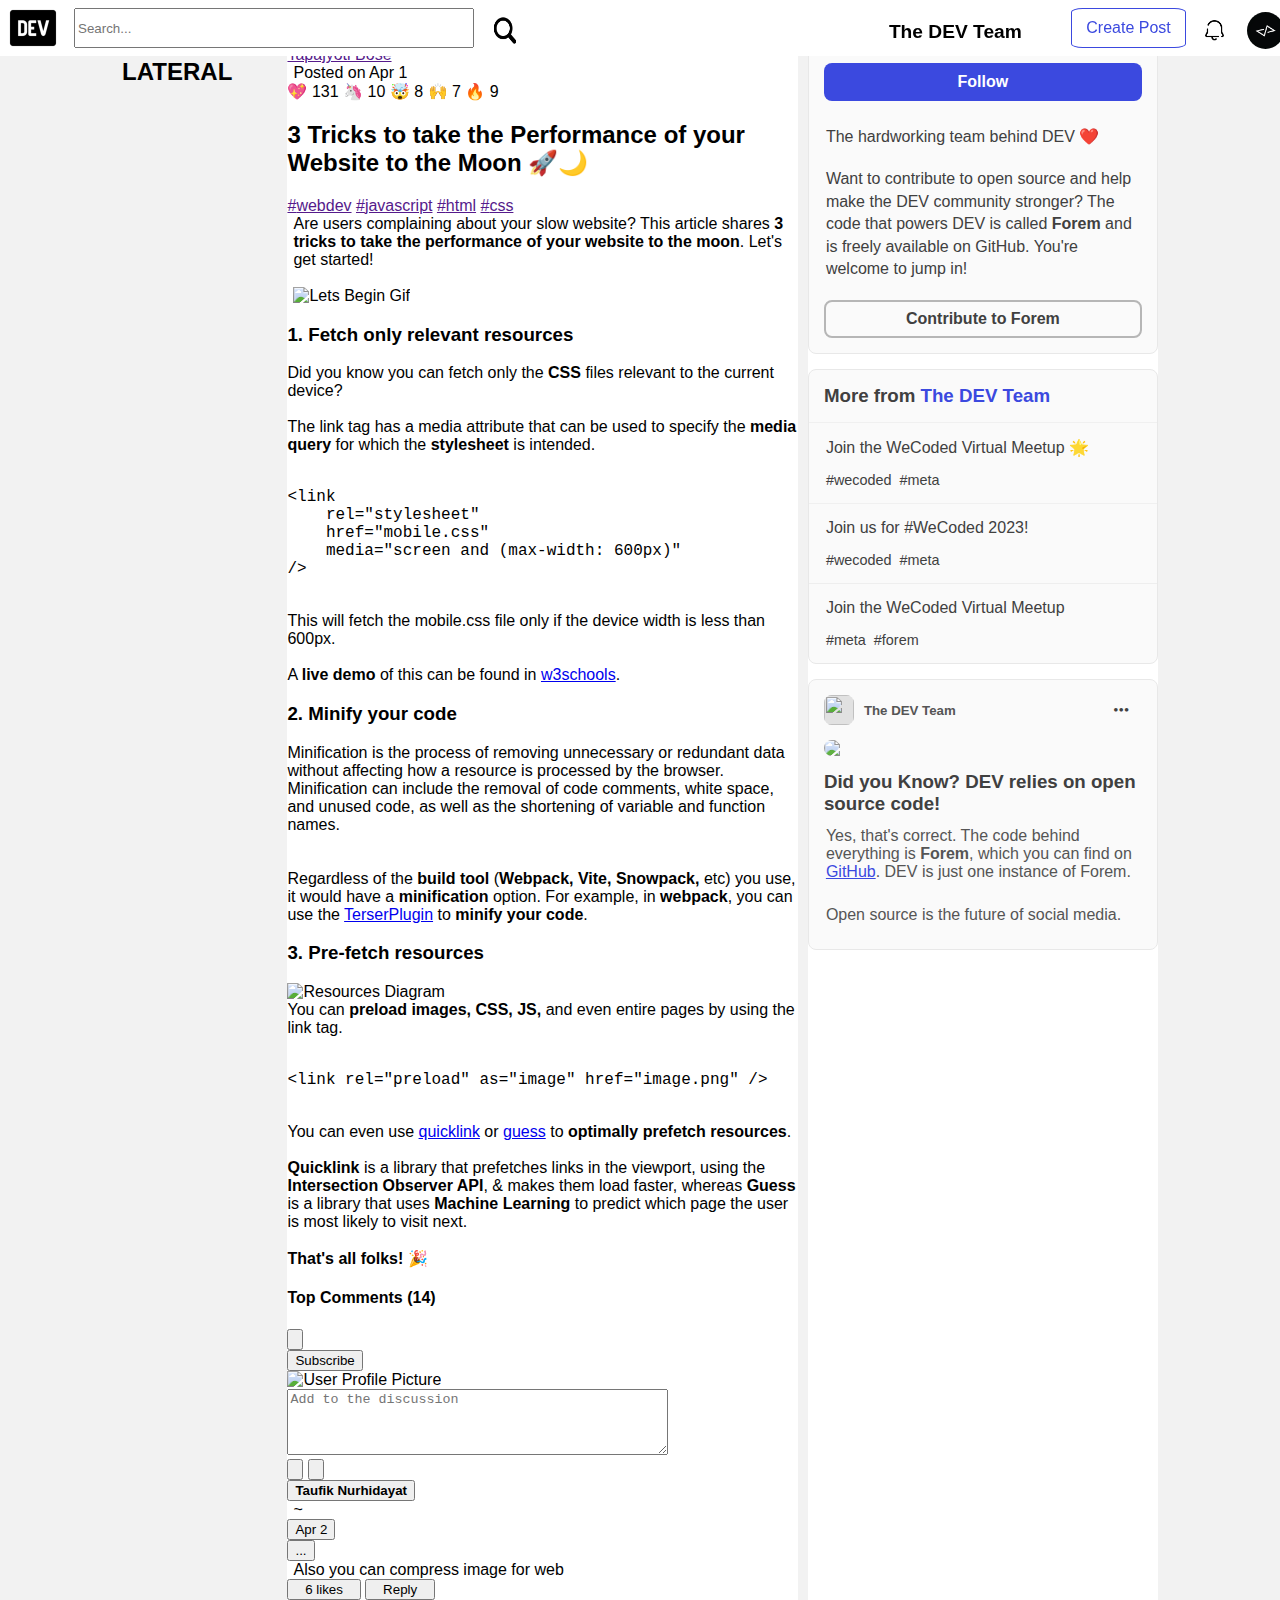
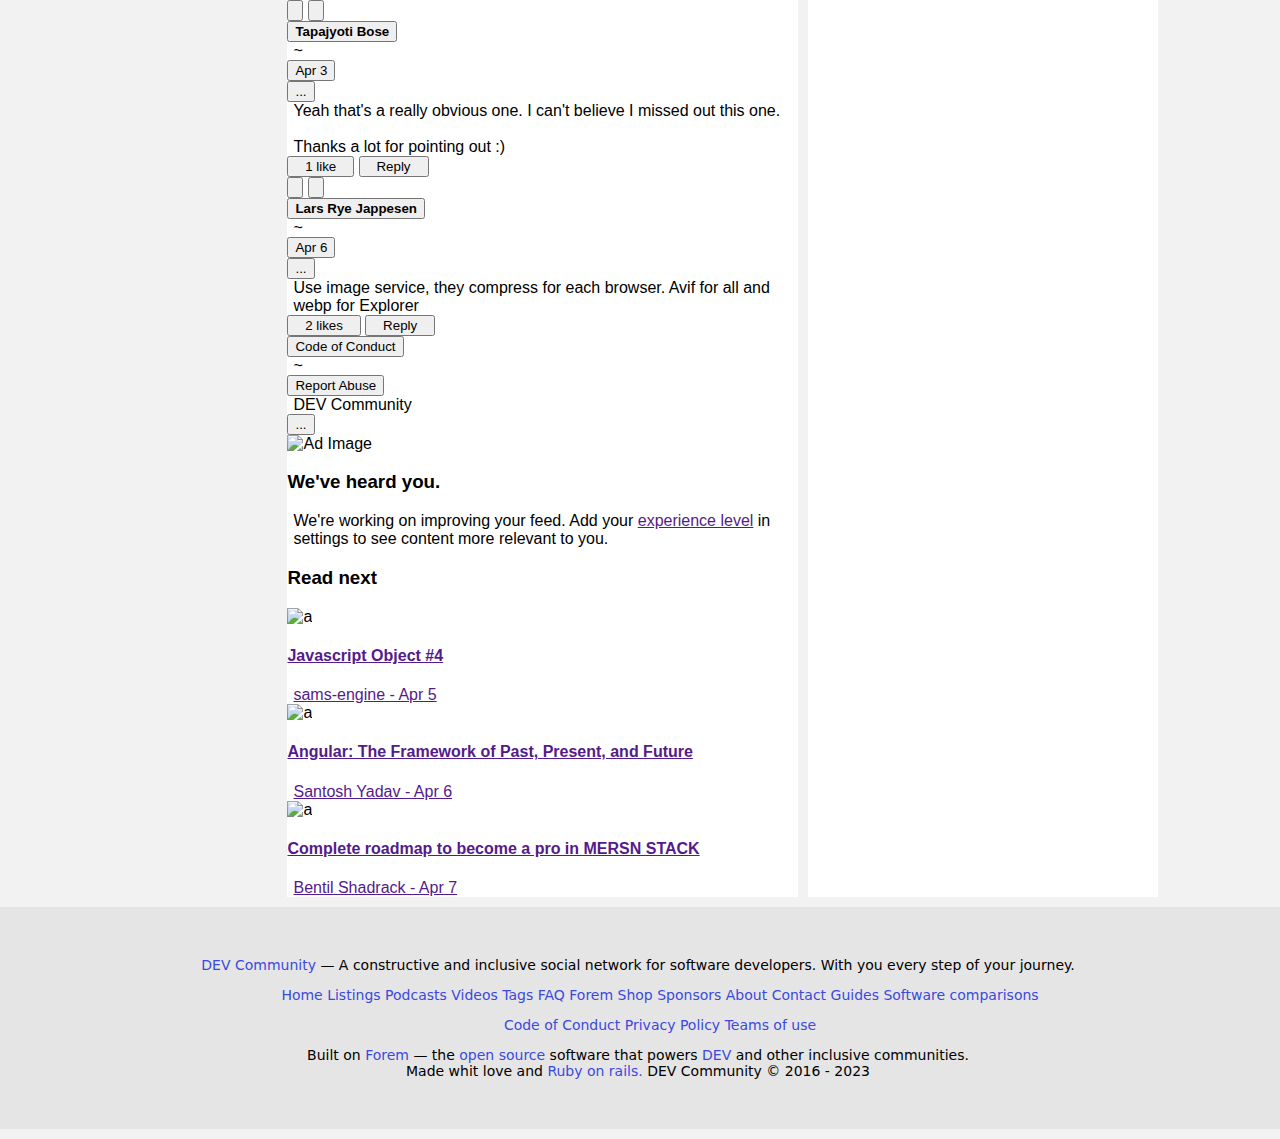
==== commit 65dfaca5: "bien" ====
--- a/article.html
+++ b/article.html
@@ -10,7 +10,32 @@
 </head>
 <body>
     <header>
-        <nav>NAV</nav>
+        <nav>
+            <div class="padre">
+              <div class="hijo_imagendev">
+                <img src="imagenes_header\logodv.png" class="DEV">
+              </div>
+              <div class="hijo_buscador">
+                <form>
+                  <input type="search" placeholder="Search...">
+                </form>
+              </div>
+              <div class="hijo_lupita">
+                <a href=""><img src="imagenes_header\lupa.png"></a>
+              </div>
+            </div>
+            <div class="madre">
+              <div class="create">
+                <a href="">Create Post</a>
+              </div>
+              <div class="notificacion">
+                <a href=""><img src="imagenes_header\notifylogo.png"></a>
+              </div>
+              <div class="imgusuario">
+                <a href=""><img src="imagenes_header\kodemia.png"></a>
+              </div>
+            </div>
+          </nav>
     </header>
 <section class="section">
     <nav class="section__navlateral">
@@ -326,7 +351,34 @@
     </aside>
 </section>
 
-<footer>FOOTER</footer>
+<footer>
+    <div class="Listas">
+        <p><a href="">DEV Community</a> — A constructive and inclusive social network for software developers. With you
+          every step of your journey. </p>
+        <ul>
+          <li><a href="">Home</a></li>
+          <li><a href="">Listings</a></li>
+          <li><a href="">Podcasts</a></li>
+          <li><a href="">Videos</a></li>
+          <li><a href="">Tags</a></li>
+          <li><a href="">FAQ</a></li>
+          <li><a href="">Forem Shop</a></li>
+          <li><a href="">Sponsors</a></li>
+          <li><a href="">About</a></li>
+          <li><a href="">Contact</a></li>
+          <li><a href="">Guides</a></li>
+          <li><a href="">Software comparisons</a></li>
+        </ul>
+        <ul>
+          <li><a href="">Code of Conduct</a></li>
+          <li><a href="">Privacy Policy</a></li>
+          <li><a href="">Teams of use</a></li>
+        </ul>
+        <p>Built on <a href="">Forem</a> — the <a href=""> open source</a> software that powers <a href="">DEV</a> and
+          other inclusive communities.</p>
+        <p>Made whit love and <a href=""> Ruby on rails.</a> DEV Community © 2016 - 2023</p>
+      </div>
+</footer>
 
 </body>
 </html>--- a/SASS/styles.css
+++ b/SASS/styles.css
@@ -19,6 +19,8 @@
 }
 
 header {
+  position: fixed;
+  width: 100%;
   display: flex;
   background-color: white;
   height: 56px;
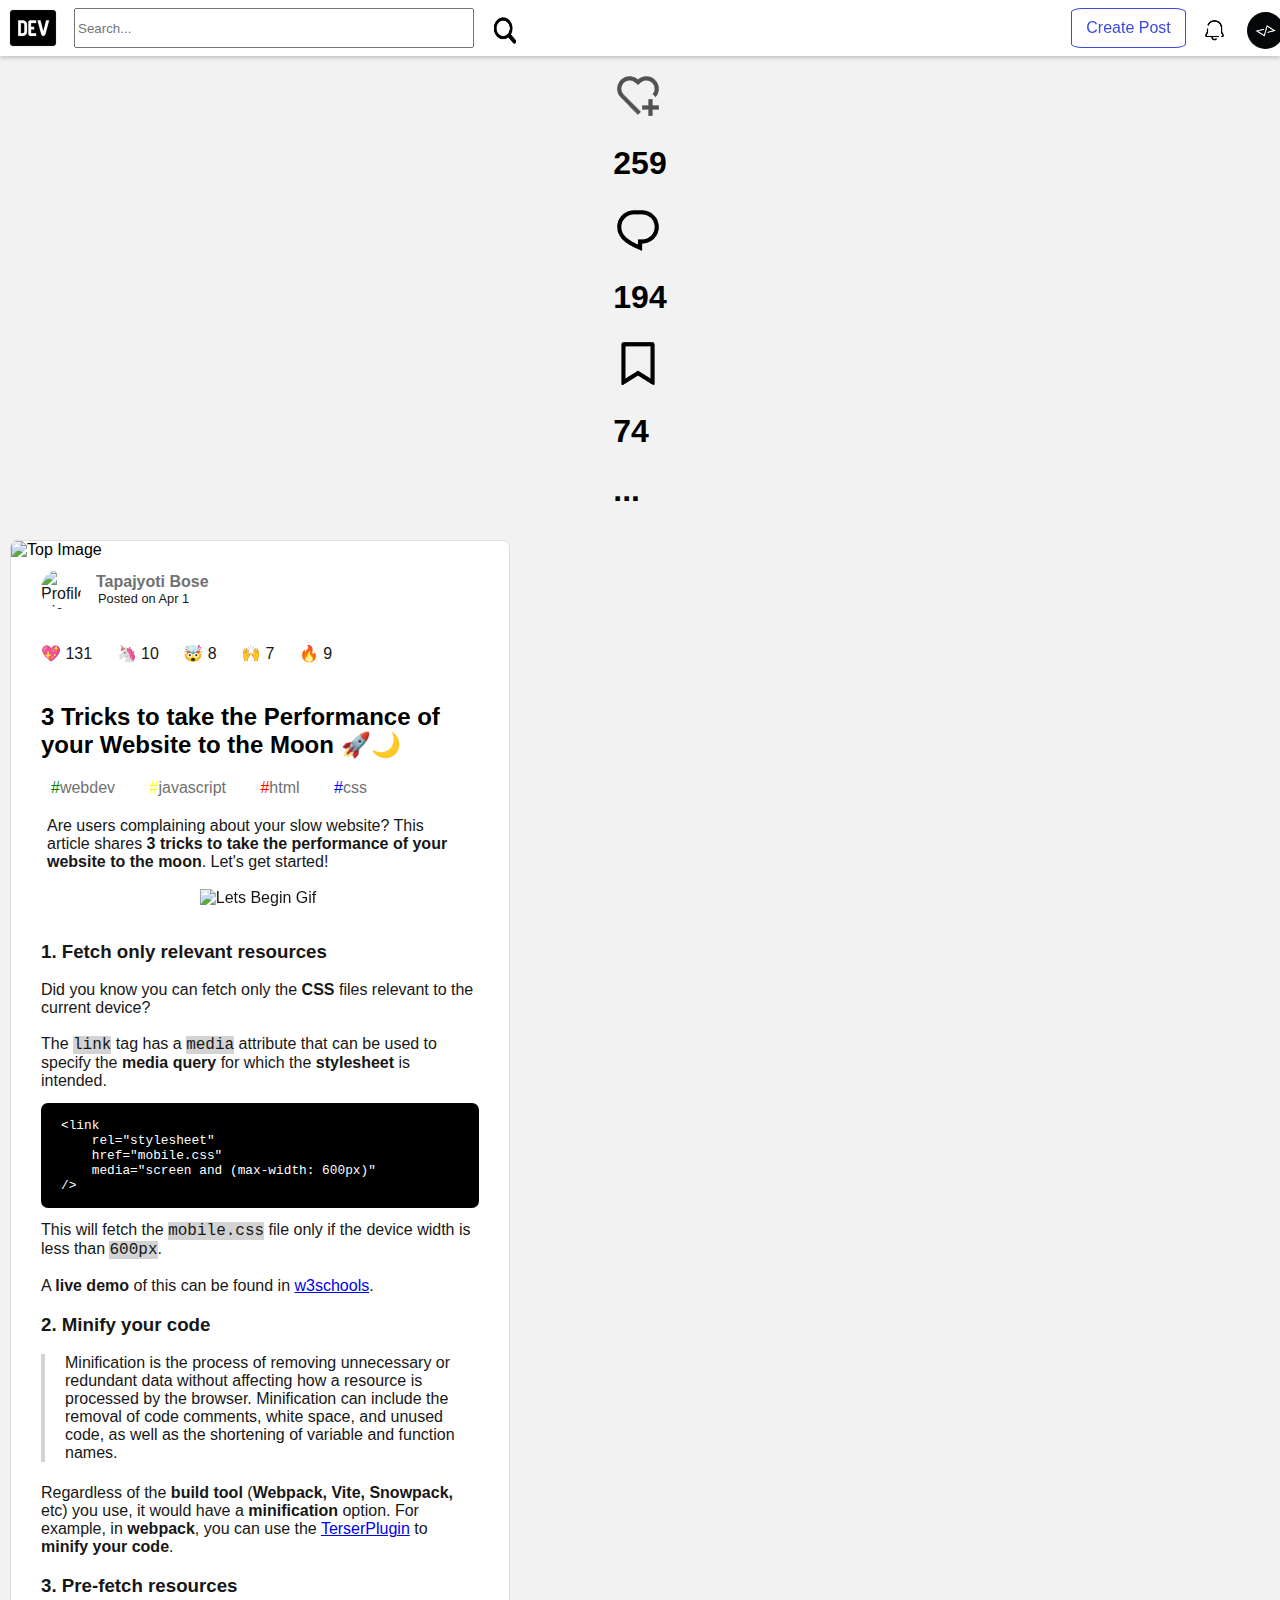
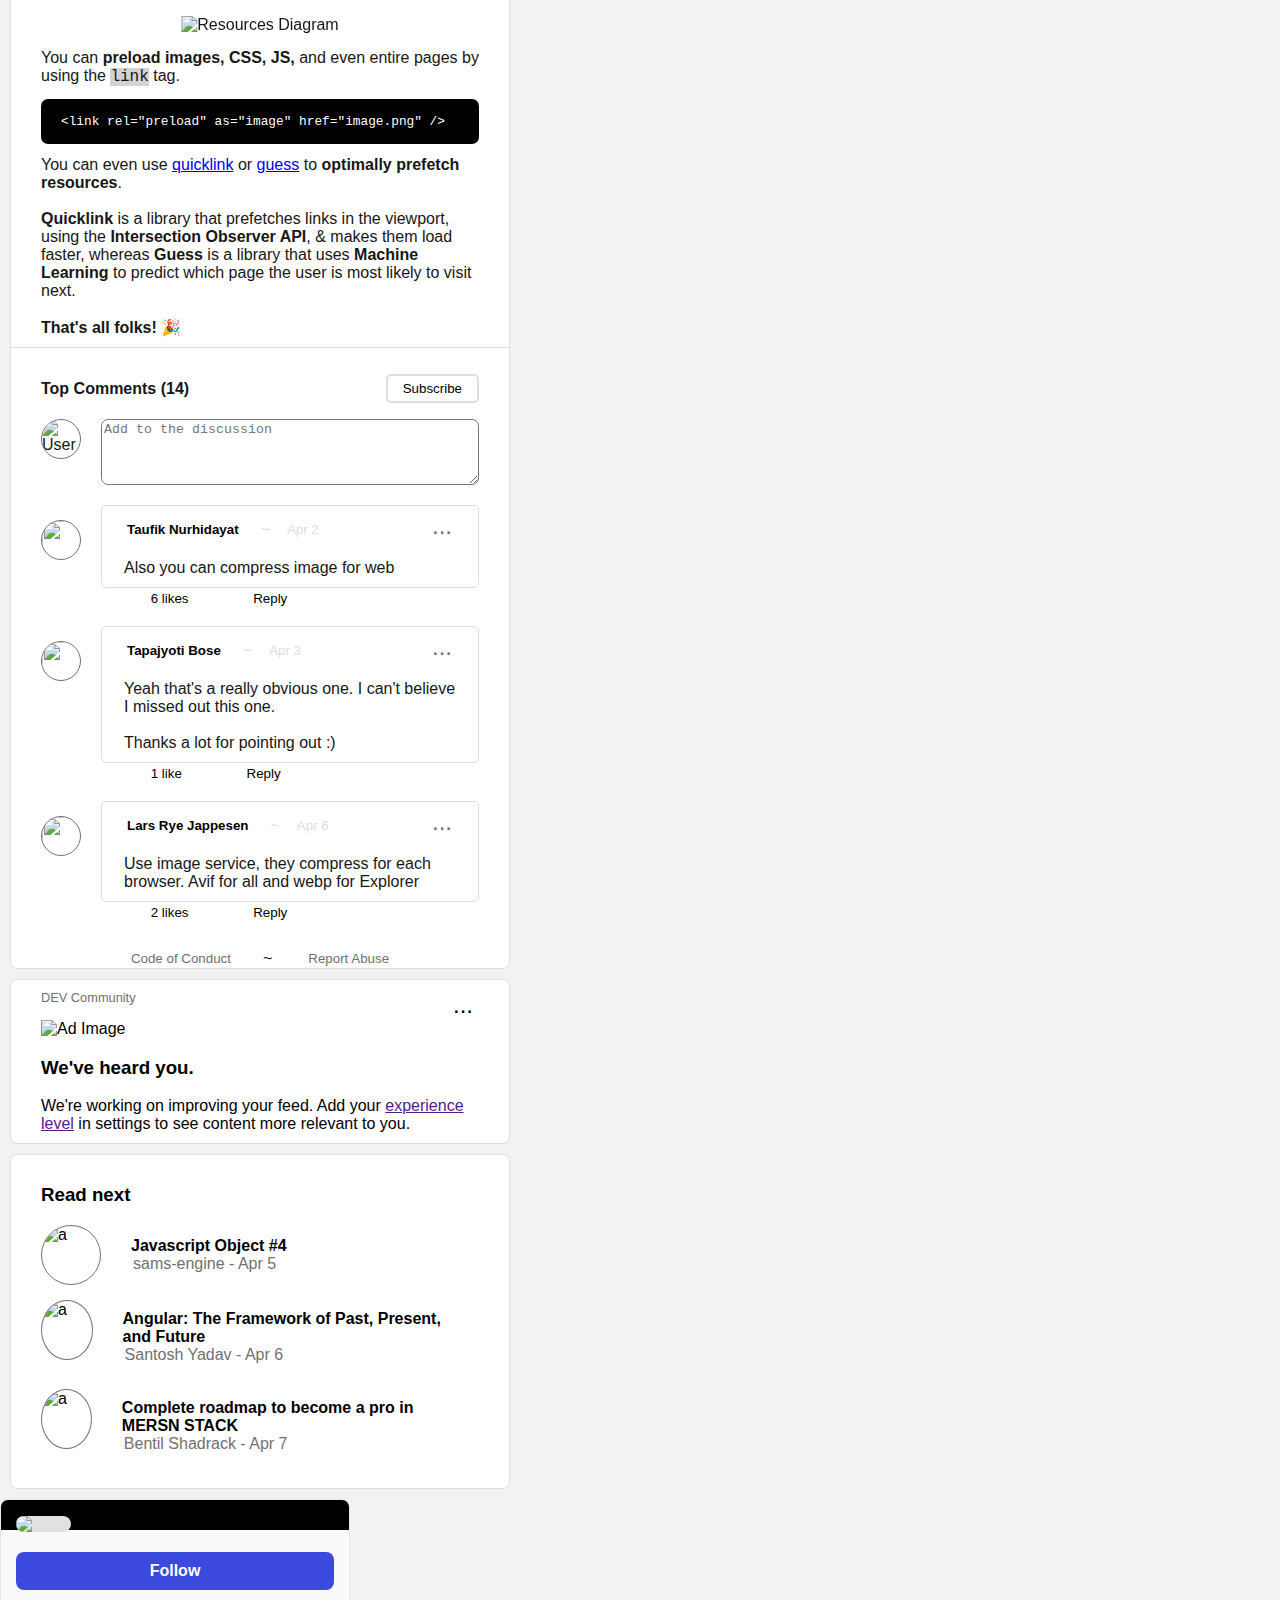
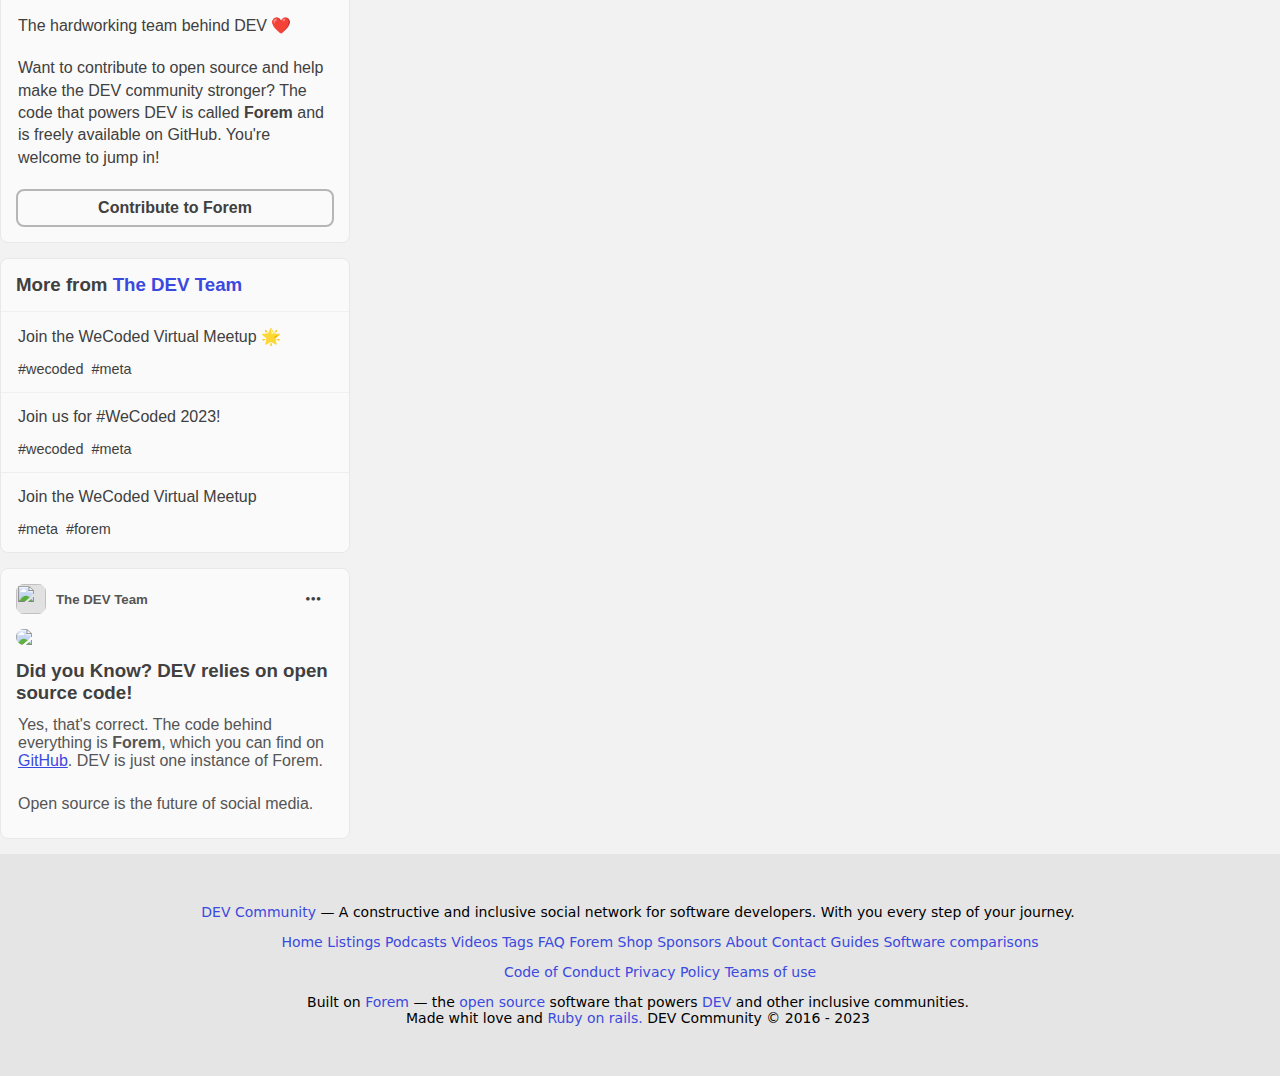
==== commit 593ec13f: "primeramentedios" ====
--- a/article.html
+++ b/article.html
@@ -11,38 +11,84 @@
 <body>
     <header>
         <nav>
-            <div class="padre">
-              <div class="hijo_imagendev">
-                <img src="imagenes_header\logodv.png" class="DEV">
-              </div>
-              <div class="hijo_buscador">
-                <form>
-                  <input type="search" placeholder="Search...">
-                </form>
-              </div>
-              <div class="hijo_lupita">
+            <div class="container0">
+                <div class="containerburger">
+                    <button class="hamburger">
+                        <span class="hamburger__line"></span>
+                        <span class="hamburger__line"></span>
+                        <span class="hamburger__line"></span>
+                    </button>
+                </div>
+
+                <div class="container0__imgdev0">
+                    <img src="imagenes_header\logodv.png" class="DEV">
+                </div>
+
+
+            </div>
+
+            <div class="container1">
+                <div class="container1__imgdev">
+                    <img src="imagenes_header\logodv.png" class="DEV">
+                </div>
+                <div class="container1__search">
+                    <form>
+                        <input type="search" placeholder="Search...">
+                    </form>
+                </div>
+                <div class="container1__lupa">
+                    <a href=""><img src="imagenes_header\lupa.png"></a>
+                </div>
+            </div>
+
+            <div class="container2">
+                <div class="container2__create">
+                    <a href="">Create Post</a>
+                </div>
+                <div class="container2__notify">
+                    <a href=""><img src="imagenes_header\notifylogo.png"></a>
+                </div>
+                <div class="container2__userimg">
+                    <a href=""><img src="imagenes_header\kodemia.png"></a>
+                </div>
+            </div>
+        
+        <div class="container3">
+            <div class="container3__lupa">
                 <a href=""><img src="imagenes_header\lupa.png"></a>
-              </div>
-            </div>
-            <div class="madre">
-              <div class="create">
-                <a href="">Create Post</a>
-              </div>
-              <div class="notificacion">
+            </div>
+            <div class="container3__notify">
                 <a href=""><img src="imagenes_header\notifylogo.png"></a>
-              </div>
-              <div class="imgusuario">
+            </div>
+            <div class="container3__userimg">
                 <a href=""><img src="imagenes_header\kodemia.png"></a>
-              </div>
-            </div>
+            </div>
+        </div>
           </nav>
     </header>
+<!--INICIO SECTION2 PÁGINA2-->
 <section class="section">
-    <nav class="section__navlateral">
-        <h2>NAV LATERAL</h2>
-        <img src="https://placeimg.com/300/300/people" alt="">
+    <nav class="sectionp2__navlateral">
+            <div class="sectionp2__navlateral--corazon">
+            <img src="imagenes_header\corazon.png">
+            <h1>259</h1>
+        </div>
+        <div class="sectionp2__navlateral--comentario">
+            <img src="imagenes_header\comentario.png">
+             <h1>194</h1>
+        </div>
+        <div class="sectionp2__navlateral--guardar">
+            <img src="imagenes_header\guardar.png">
+            <h1>74</h1>
+        </div>
+        <div class="sectionp2__navlateral--puntos">
+            <h1>...</h1>
+        </div>
     </nav>
-    <main class="section__main">
+
+</section>
+<!--FIN SECTION2 PÁGINA 2-->
+    <main class="section__main21">
         <article class="section__main__article">
             <img class="section__main__article__topImage" src="https://res.cloudinary.com/practicaldev/image/fetch/s---yvU0ECp--/c_imagga_scale,f_auto,fl_progressive,h_420,q_auto,w_1000/https://dev-to-uploads.s3.amazonaws.com/uploads/articles/u07jdlpvzftyckubs52z.png" alt="Top Image">
             <div class="section__main__article__content">
@@ -301,7 +347,7 @@
     </main>
 
 
-    <aside class="section__aside">
+    <aside class="section__aside2">
         <div class="section__aside__card1">
             <a href="#" class="section__aside__card1__anchor1"><img src="https://code.google.com/images/developers.png"><h3>The DEV Team</h3></a>
             <a href="#" class="section__aside__card1__anchor2">Follow</a>
--- a/SASS/styles.css
+++ b/SASS/styles.css
@@ -18,95 +18,6 @@
   flex-direction: column;
 }
 
-header {
-  position: fixed;
-  width: 100%;
-  display: flex;
-  background-color: white;
-  height: 56px;
-  padding-left: 60px;
-  padding-right: 60px;
-  padding: 8px;
-}
-header nav {
-  display: flex;
-  position: fixed;
-  flex-direction: row;
-  justify-content: space-between;
-  width: 100%;
-}
-header nav .padre {
-  display: flex;
-  flex-direction: row;
-}
-header nav .hijo_imagendev img {
-  height: 40px;
-  width: 50px;
-}
-header nav .hijo_buscador form {
-  padding: 0px 16px;
-}
-header nav .hijo_buscador form input {
-  height: 40px;
-  width: 400px;
-}
-header nav .hijo_lupita a img {
-  height: 40px;
-  padding-top: 5px;
-  width: 30px;
-}
-header nav .hijo_lupita a img:hover {
-  background-color: rgb(230, 230, 250);
-}
-header .madre {
-  display: flex;
-  flex-direction: row;
-  justify-content: space-between;
-}
-header .madre .create {
-  border-radius: 10%;
-  border: 1px solid rgb(59, 73, 223);
-  height: 40px;
-  padding-top: 10px;
-  text-align: center;
-  width: 115px;
-}
-header .madre .create:hover {
-  background-color: rgb(59, 73, 223);
-}
-header .madre .create a {
-  color: rgb(59, 73, 223);
-  text-decoration: none;
-}
-header .madre .create a:hover {
-  background-color: rgb(59, 73, 223);
-  color: white;
-  text-decoration: underline;
-}
-header .madre .notificacion {
-  padding-left: 16px;
-  padding-top: 10px;
-}
-header .madre .notificacion img {
-  height: 25px;
-  width: 25px;
-}
-header .madre .notificacion img:hover {
-  background-color: rgb(230, 230, 250);
-}
-header .imgusuario {
-  padding-left: 16px;
-}
-header .imgusuario a img {
-  border-radius: 50%;
-  height: 45px;
-  padding: 4px;
-  width: 45px;
-}
-header .imgusuario a img:hover {
-  background-color: rgb(230, 230, 250);
-}
-
 .section {
   display: flex;
   flex-wrap: wrap;
@@ -114,17 +25,43 @@
   flex-grow: 1;
   margin: 10px auto;
   max-width: 100%;
+  margin-top: 70px;
+}
+
+.section__main {
+  background-color: white;
+  flex-basis: 45%;
+  flex-grow: 1;
+  margin-left: 10px;
+  margin-right: 10px;
+  width: 500px;
+}
+
+.section__aside {
+  background-color: transparent;
+  flex-basis: 25%;
+}
+
+.section__aside2 {
+  flex: 1 1 30%;
+  max-width: 350px;
+}
+
+.section__navlateral {
+  display: flex;
+  flex-basis: 15%;
+  flex-direction: column;
+}
+
+.section__navlateral2 {
+  display: flex;
+  flex-basis: 5%;
+  flex-direction: column;
 }
 
 /*section Diego*/
 .title_responsive {
   display: none;
-}
-
-.section__navlateral {
-  display: flex;
-  flex-basis: 15%;
-  flex-direction: column;
 }
 
 .section__navlateral_section1 {
@@ -143,7 +80,7 @@
 }
 
 .section__navlateral_section1 img {
-  width: 30px;
+  width: 20px;
 }
 
 .section__navlateral_section1 a:hover {
@@ -168,7 +105,7 @@
 }
 
 .section__navlateral_section2 img {
-  width: 30px;
+  width: 20px;
 }
 
 .section__navlateral_section2 a {
@@ -200,17 +137,21 @@
 }
 
 .section__navlateral_networks img {
-  padding-right: 15px;
-  width: 50px;
+  padding-right: 20px;
+  width: 40px;
 }
 
 .section__navlateral_tag {
   align-items: center;
   display: flex;
   font-family: Arial, Helvetica, sans-serif;
-  font-size: 1.6rem;
+  font-size: 1.2rem;
   font-weight: bold;
   justify-content: space-between;
+  margin-top: 20px;
+}
+.section__navlateral_tag img {
+  width: 25px;
 }
 
 .section__navlateral_tag a:hover {
@@ -309,26 +250,6 @@
 }
 
 /*finish Diego*/
-.section__main {
-  background-color: white;
-  flex-basis: 40%;
-  flex-grow: 1;
-  margin-left: 10px;
-  margin-right: 10px;
-  width: 500px;
-}
-
-.section__aside {
-  background-color: white;
-  flex-basis: 30%;
-}
-
-footer {
-  background-color: #e5e5e5;
-  margin: 0px;
-  padding: 50px;
-}
-
 /*responsive Diego*/
 @media (max-width: 767px) {
   .section__navlateral {
@@ -463,7 +384,7 @@
 }
 
 .section__main__img-content {
-  background-image: url("https://placeimg.com/600/250/people");
+  background-image: url("https://placeimg.com/700/250/people");
   background-repeat: no-repeat;
   border-radius: 0.5rem 0.5rem 0 0;
   min-height: 280px;
@@ -622,7 +543,7 @@
   border: 1px solid rgb(231, 231, 231);
   margin-bottom: 10px;
   margin: 10px;
-  width: 260px;
+  width: 100%;
 }
 
 .section__aside--divh {
@@ -725,17 +646,12 @@
   text-decoration: none;
 }
 
-@media screen and (max-width: 768px) {
+@media screen and (max-width: 980px) {
   .section__aside {
     display: none;
   }
 }
 /******* FIN ASIDE 2******/
-.section__aside {
-  flex: 1 1 30%;
-  max-width: 350px;
-}
-
 .section__aside__card1 {
   background: linear-gradient(black 0 30px, #fafafa 30px 100%);
   border-radius: 8px;
@@ -930,7 +846,7 @@
   max-width: 100%;
   padding: 15px 15px 25px 15px;
   position: sticky;
-  top: 30px;
+  top: 70px;
 }
 
 .section__aside__card3__top {
@@ -1082,15 +998,541 @@
 }
 
 @media screen and (max-width: 1020px) {
-  .section__aside {
+  .section__aside2 {
     flex-basis: 90%;
     max-width: 918px;
   }
 }
 @media screen and (max-width: 768px) {
-  .section__aside {
+  .section__aside2 {
     flex-basis: 100%;
     max-width: 768px;
+  }
+}
+.section__main21 {
+  flex-basis: 55%;
+  flex-grow: 1;
+  margin-bottom: 10px;
+  margin-left: 10px;
+  margin-right: 10px;
+  padding: 0px;
+  width: 500px;
+}
+.section__main21 .section__main__article {
+  background-color: white;
+  border-radius: 7px;
+  border: solid 1px #dedede;
+  overflow: hidden;
+}
+.section__main21 .section__main__article .section__main__article__topImage {
+  width: 100%;
+}
+.section__main21 .section__main__article .section__main__article__content {
+  color: rgb(23, 23, 23);
+}
+.section__main21 .section__main__article .section__main__article__content .author {
+  display: inline-flex;
+  padding: 10px 30px;
+}
+.section__main21 .section__main__article .section__main__article__content .author img {
+  border-radius: 50%;
+  height: 40px;
+  width: 40px;
+}
+.section__main21 .section__main__article .section__main__article__content .author div {
+  margin: auto 15px;
+}
+.section__main21 .section__main__article .section__main__article__content .author div a {
+  color: #717171;
+  font-weight: bold;
+  text-decoration: none;
+}
+.section__main21 .section__main__article .section__main__article__content .author div a:hover {
+  color: blue;
+}
+.section__main21 .section__main__article .section__main__article__content .author div p {
+  font-size: 0.8rem;
+  margin: 0;
+}
+.section__main21 .section__main__article .section__main__article__content .reactions {
+  padding: 10px 30px;
+  margin-top: 15px;
+}
+.section__main21 .section__main__article .section__main__article__content .reactions span {
+  margin-right: 20px;
+}
+.section__main21 .section__main__article .section__main__article__content .title {
+  padding: 10px 30px;
+}
+.section__main21 .section__main__article .section__main__article__content .title h2 {
+  color: black;
+}
+.section__main21 .section__main__article .section__main__article__content .title .tags a {
+  color: #717171;
+  margin-right: 10px;
+  padding: 5px 10px;
+  text-decoration: none;
+}
+.section__main21 .section__main__article .section__main__article__content .title .tags a:nth-of-type(1):hover {
+  background-color: lightgreen;
+  border-radius: 4px;
+  border: solid 1px green;
+}
+.section__main21 .section__main__article .section__main__article__content .title .tags a:nth-of-type(1) span {
+  color: green;
+}
+.section__main21 .section__main__article .section__main__article__content .title .tags a:nth-of-type(2):hover {
+  background-color: lightyellow;
+  border-radius: 4px;
+  border: solid 1px yellow;
+}
+.section__main21 .section__main__article .section__main__article__content .title .tags a:nth-of-type(2) span {
+  color: yellow;
+}
+.section__main21 .section__main__article .section__main__article__content .title .tags a:nth-of-type(3):hover {
+  background-color: lightcoral;
+  border-radius: 4px;
+  border: solid 1px red;
+}
+.section__main21 .section__main__article .section__main__article__content .title .tags a:nth-of-type(3) span {
+  color: red;
+}
+.section__main21 .section__main__article .section__main__article__content .title .tags a:nth-of-type(4):hover {
+  background-color: lightblue;
+  border-radius: 4px;
+  border: solid 1px blue;
+}
+.section__main21 .section__main__article .section__main__article__content .title .tags a:nth-of-type(4) span {
+  color: blue;
+}
+.section__main21 .section__main__article .section__main__article__content .title .text {
+  margin-top: 20px;
+}
+.section__main21 .section__main__article .section__main__article__content .title .text img {
+  left: 50%;
+  margin-bottom: 15px;
+  position: relative;
+  transform: translate(-50%);
+  width: 80%;
+}
+.section__main21 .section__main__article .section__main__article__content .title .text .backgrounded_text {
+  background-color: lightgray;
+  font-family: "Courier New";
+}
+.section__main21 .section__main__article .section__main__article__content .title .text .code_box {
+  background: black;
+  border-radius: 7px;
+  color: white;
+  font-size: 0.8rem;
+  padding: 0 20px;
+}
+.section__main21 .section__main__article .section__main__article__content .title .text .first_parragraph {
+  display: inline-flex;
+}
+.section__main21 .section__main__article .section__main__article__content .title .text .first_parragraph .border {
+  border-right: solid 4px lightgray;
+  margin-right: 20px;
+}
+.section__main21 .section__main__article .section__main__article__content .comments {
+  border-top: solid 1px #dedede;
+  padding: 10px 30px;
+}
+.section__main21 .section__main__article .section__main__article__content .comments .comments__head {
+  display: flex;
+  justify-content: space-between;
+}
+.section__main21 .section__main__article .section__main__article__content .comments .comments__head .comments__head__title {
+  display: flex;
+}
+.section__main21 .section__main__article .section__main__article__content .comments .comments__head .comments__head__title img {
+  height: 10px;
+  width: 10px;
+}
+.section__main21 .section__main__article .section__main__article__content .comments .comments__head .comments__head__title .b1 {
+  border: none;
+  background: none;
+  cursor: pointer;
+  margin: 0 10px;
+  padding: 0;
+}
+.section__main21 .section__main__article .section__main__article__content .comments .comments__head .comments__subscribe {
+  display: flex;
+  flex-direction: column;
+  justify-content: center;
+}
+.section__main21 .section__main__article .section__main__article__content .comments .comments__head .comments__subscribe .b2 {
+  background: none;
+  border: solid 2px #dedede;
+  border-radius: 5px;
+  cursor: pointer;
+  padding: 5px 15px;
+}
+.section__main21 .section__main__article .section__main__article__content .comments .comments__head .comments__subscribe .b2:hover {
+  background-color: #dedede;
+}
+.section__main21 .section__main__article .section__main__article__content .comments .comments__input {
+  display: flex;
+  gap: 20px;
+}
+.section__main21 .section__main__article .section__main__article__content .comments .comments__input img {
+  border: solid 1px #717171;
+  border-radius: 50%;
+  height: 40px;
+  top: 0px;
+  width: 40px;
+}
+.section__main21 .section__main__article .section__main__article__content .comments .comments__input textarea {
+  border-radius: 7px;
+  width: 100%;
+}
+.section__main21 .section__main__article .section__main__article__content .comments .comments__comment {
+  display: flex;
+  margin: 20px 0;
+}
+.section__main21 .section__main__article .section__main__article__content .comments .comments__comment .comments__comment__profile {
+  display: flex;
+  flex-direction: column;
+  padding-top: 15px;
+}
+.section__main21 .section__main__article .section__main__article__content .comments .comments__comment .comments__comment__profile .b3 {
+  border: none;
+  background: none;
+  cursor: pointer;
+  padding: 0;
+}
+.section__main21 .section__main__article .section__main__article__content .comments .comments__comment .comments__comment__profile .b3 img {
+  border: solid 1px #717171;
+  border-radius: 50%;
+  height: 40px;
+  width: 40px;
+}
+.section__main21 .section__main__article .section__main__article__content .comments .comments__comment .comments__comment__profile .b4 {
+  border: none;
+  background: none;
+  cursor: pointer;
+  margin: 0 10px;
+  padding: 0;
+}
+.section__main21 .section__main__article .section__main__article__content .comments .comments__comment .comments__comment__profile .b4 img {
+  height: 10px;
+  width: 10px;
+}
+.section__main21 .section__main__article .section__main__article__content .comments .comments__comment .comments__comment_text {
+  margin-left: 20px;
+  width: 100%;
+}
+.section__main21 .section__main__article .section__main__article__content .comments .comments__comment .comments__comment_text .comments__comment_text__box {
+  border: solid 1px #dedede;
+  border-radius: 5px;
+  padding: 0 20px;
+}
+.section__main21 .section__main__article .section__main__article__content .comments .comments__comment .comments__comment_text .comments__comment_text__box .comments__comment_text__head {
+  display: flex;
+  justify-content: space-between;
+  margin-top: 5px;
+}
+.section__main21 .section__main__article .section__main__article__content .comments .comments__comment .comments__comment_text .comments__comment_text__box .comments__comment_text__head .author {
+  display: flex;
+  gap: 15px;
+  padding: 0;
+}
+.section__main21 .section__main__article .section__main__article__content .comments .comments__comment .comments__comment_text .comments__comment_text__box .comments__comment_text__head .author .b5 {
+  background: none;
+  border: none;
+  cursor: pointer;
+  margin: 0;
+  padding: 0px 5px;
+}
+.section__main21 .section__main__article .section__main__article__content .comments .comments__comment .comments__comment_text .comments__comment_text__box .comments__comment_text__head .author .b5:hover {
+  background-color: #dedede;
+}
+.section__main21 .section__main__article .section__main__article__content .comments .comments__comment .comments__comment_text .comments__comment_text__box .comments__comment_text__head .author p {
+  color: #dedede;
+}
+.section__main21 .section__main__article .section__main__article__content .comments .comments__comment .comments__comment_text .comments__comment_text__box .comments__comment_text__head .author .b6 {
+  background: none;
+  border: none;
+  color: #dedede;
+  cursor: pointer;
+  margin: 0;
+  padding: 0;
+}
+.section__main21 .section__main__article .section__main__article__content .comments .comments__comment .comments__comment_text .comments__comment_text__box .comments__comment_text__head .b7 {
+  background: none;
+  border: none;
+  color: #717171;
+  cursor: pointer;
+  font-size: 1.5rem;
+}
+.section__main21 .section__main__article .section__main__article__content .comments .comments__comment .comments__comment_text .comments__comment_text__box .comments__comment_text__head .b7:hover {
+  background-color: #e5e5e5;
+}
+.section__main21 .section__main__article .section__main__article__content .comments .comments__comment .comments__comment_text .comments__comment_text__box p {
+  margin: 10px 0;
+}
+.section__main21 .section__main__article .section__main__article__content .comments .comments__comment .comments__comment_text .comment__reactions {
+  color: #717171;
+  display: flex;
+  gap: 25px;
+  margin-top: 3px;
+  padding-left: 30px;
+}
+.section__main21 .section__main__article .section__main__article__content .comments .comments__comment .comments__comment_text .comment__reactions button {
+  background: none;
+  border: none;
+  cursor: pointer;
+  margin: 0;
+  padding: 0 10px;
+}
+.section__main21 .section__main__article .section__main__article__content .comments .comments__comment .comments__comment_text .comment__reactions button:hover {
+  background-color: #dedede;
+  border-radius: 4px;
+}
+.section__main21 .section__main__article .section__main__article__content .comments .comments__comment .comments__comment_text .comment__reactions button img {
+  width: 13px;
+}
+.section__main21 .section__main__article .section__main__article__content .subsection__footer {
+  display: flex;
+  gap: 20px;
+  justify-content: center;
+}
+.section__main21 .section__main__article .section__main__article__content .subsection__footer button {
+  background: none;
+  border: none;
+  color: #717171;
+  cursor: pointer;
+}
+.section__main21 .advertisement {
+  background-color: white;
+  border-radius: 7px;
+  border: solid 1px #dedede;
+  color: black;
+  margin-top: 10px;
+  padding: 10px 30px;
+}
+.section__main21 .advertisement .advertisement__header {
+  color: #717171;
+  display: flex;
+  font-size: 0.8rem;
+  justify-content: space-between;
+}
+.section__main21 .advertisement .advertisement__header button {
+  background: none;
+  border: none;
+  cursor: pointer;
+  font-size: 1.5rem;
+}
+.section__main21 .advertisement .advertisement__header button:hover {
+  background-color: #e5e5e5;
+}
+.section__main21 .advertisement img {
+  width: 100%;
+}
+.section__main21 .advertisement p {
+  padding: 0;
+  margin: 0;
+}
+.section__main21 .otherArticles {
+  background-color: white;
+  border-radius: 7px;
+  border: solid 1px #dedede;
+  color: black;
+  margin-top: 10px;
+  padding: 10px 30px;
+}
+.section__main21 .otherArticles .otherArticles__article {
+  display: flex;
+  gap: 20px;
+  margin-bottom: 15px;
+}
+.section__main21 .otherArticles .otherArticles__article img {
+  border: solid 1px #717171;
+  border-radius: 50%;
+  height: 60px;
+  width: 60px;
+}
+.section__main21 .otherArticles .otherArticles__article a {
+  flex-grow: 1;
+  margin: auto 0;
+  padding: 10px;
+  text-decoration: none;
+}
+.section__main21 .otherArticles .otherArticles__article a h4 {
+  color: black;
+  margin: 0;
+}
+.section__main21 .otherArticles .otherArticles__article a p {
+  color: #717171;
+  margin: 0;
+}
+.section__main21 .otherArticles .otherArticles__article a:hover p {
+  color: blue;
+}
+.section__main21 .otherArticles .otherArticles__article a:hover h4 {
+  color: blue;
+}
+
+header {
+  background-color: white;
+  box-shadow: 0px 2px 4px rgba(0, 0, 0, 0.2);
+  display: flex;
+  height: 56px;
+  padding-left: 60px;
+  padding-right: 60px;
+  padding: 8px;
+  position: fixed;
+  width: 100%;
+}
+header nav {
+  display: flex;
+  flex-direction: row;
+  justify-content: space-between;
+  position: fixed;
+  width: 100%;
+}
+header nav .container0 .hamburger {
+  background: transparent;
+  border: 0;
+  display: flex;
+  flex-direction: column;
+  justify-content: space-between;
+  height: 35px;
+  padding-top: 10px;
+  padding-bottom: 10px;
+  width: 35px;
+  margin-top: 0;
+  margin-right: 15px;
+}
+header nav .container0 .hamburger .hamburger__line {
+  background-color: black;
+  height: 2px;
+  width: 100%;
+}
+header nav .container0 .container0__imgdev0 img {
+  height: 40px;
+  width: 50px;
+}
+header nav .container1 {
+  display: flex;
+  flex-direction: row;
+}
+header nav .container1 .container1__imgdev img {
+  height: 40px;
+  width: 50px;
+}
+header nav .container1 .container1__search {
+  padding: 0px 16px;
+}
+header nav .container1 .container1__search input {
+  height: 40px;
+  width: 400px;
+  margin: 0;
+}
+header nav .container1 .container1__lupa a img {
+  height: 40px;
+  padding-top: 5px;
+  width: 30px;
+}
+header nav .container1 .container1__lupa a img:hover {
+  background-color: rgb(230, 230, 250);
+}
+header nav .container2 {
+  display: flex;
+  flex-direction: row;
+}
+header nav .container2 .container2__create {
+  border-radius: 10%;
+  border: 1px solid rgb(59, 73, 223);
+  height: 40px;
+  padding-top: 10px;
+  text-align: center;
+  width: 115px;
+}
+header nav .container2 .container2__create:hover {
+  background-color: rgb(59, 73, 223);
+}
+header nav .container2 .container2__create a {
+  color: rgb(59, 73, 223);
+  text-decoration: none;
+}
+header nav .container2 .container2__create a:hover {
+  background-color: rgb(59, 73, 223);
+  color: white;
+  text-decoration: underline;
+}
+header nav .container2 .container2__notify {
+  padding-left: 16px;
+  padding-top: 10px;
+}
+header nav .container2 .container2__notify img {
+  height: 25px;
+  width: 25px;
+}
+header nav .container2 .container2__notify img:hover {
+  background-color: rgb(230, 230, 250);
+}
+header nav .container2 .container2__userimg {
+  padding-left: 16px;
+}
+header nav .container2 .container2__userimg a img {
+  border-radius: 50%;
+  height: 45px;
+  padding: 4px;
+  width: 45px;
+}
+header nav .container2 .container2__userimg a img:hover {
+  background-color: rgb(230, 230, 250);
+}
+header nav .container3 {
+  display: flex;
+  flex-direction: row;
+}
+header nav .container3 .container3__lupa a img {
+  height: 40px;
+  padding-top: 5px;
+  width: 30px;
+}
+header nav .container3 .container3__lupa a img:hover {
+  background-color: rgb(230, 230, 250);
+}
+header nav .container3 .container3__notify {
+  padding-left: 10px;
+  padding-top: 10px;
+}
+header nav .container3 .container3__notify img {
+  height: 25px;
+  width: 25px;
+}
+header nav .container3 .container3__notify img:hover {
+  background-color: rgb(230, 230, 250);
+}
+header nav .container3 .container3__userimg a img {
+  border-radius: 50%;
+  height: 45px;
+  padding: 4px;
+  width: 45px;
+}
+header nav .container3 .container3__userimg a img:hover {
+  background-color: rgb(230, 230, 250);
+}
+
+@media (min-width: 769px) {
+  header nav .container0 {
+    display: none;
+  }
+  header nav .container3 {
+    display: none;
+  }
+}
+@media (max-width: 768px) {
+  header nav .container1 {
+    display: none;
+  }
+  header nav .container0 {
+    display: flex;
+  }
+  header nav .container2 {
+    display: none;
   }
 }
 footer {
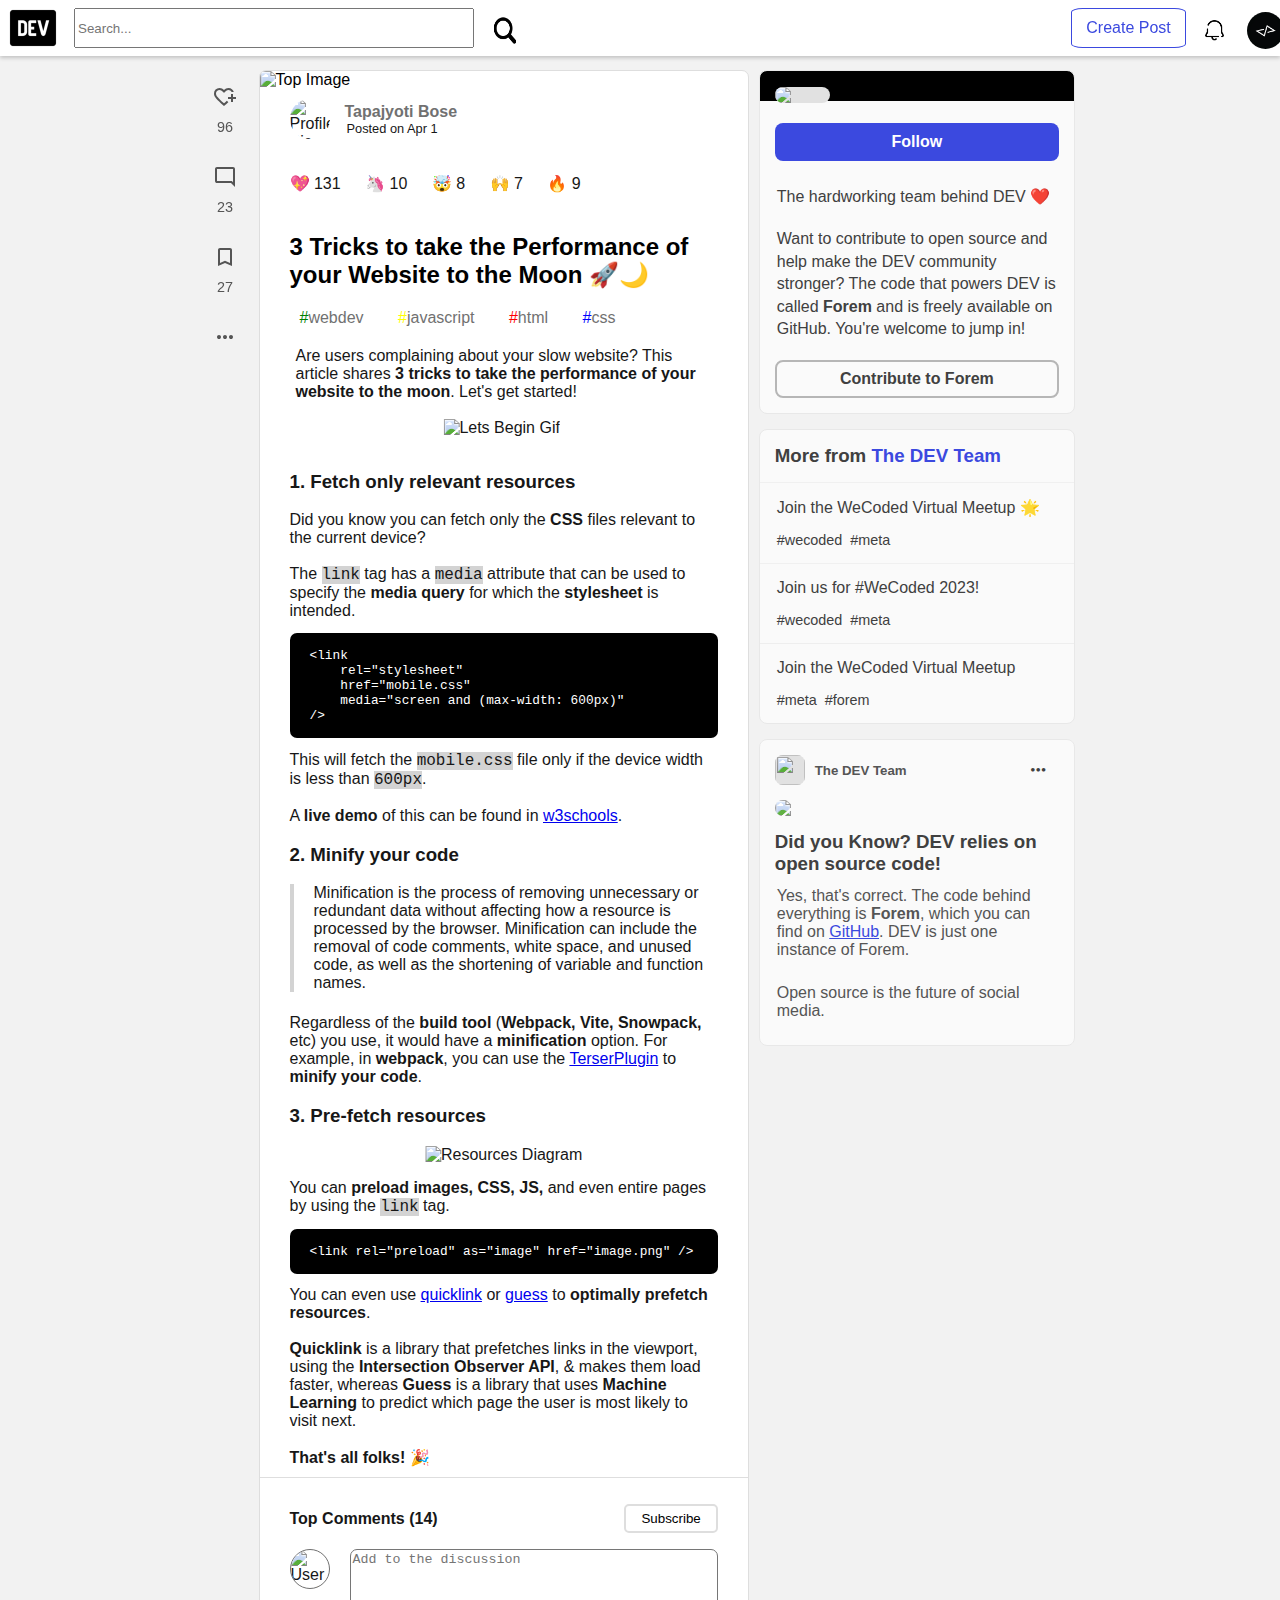
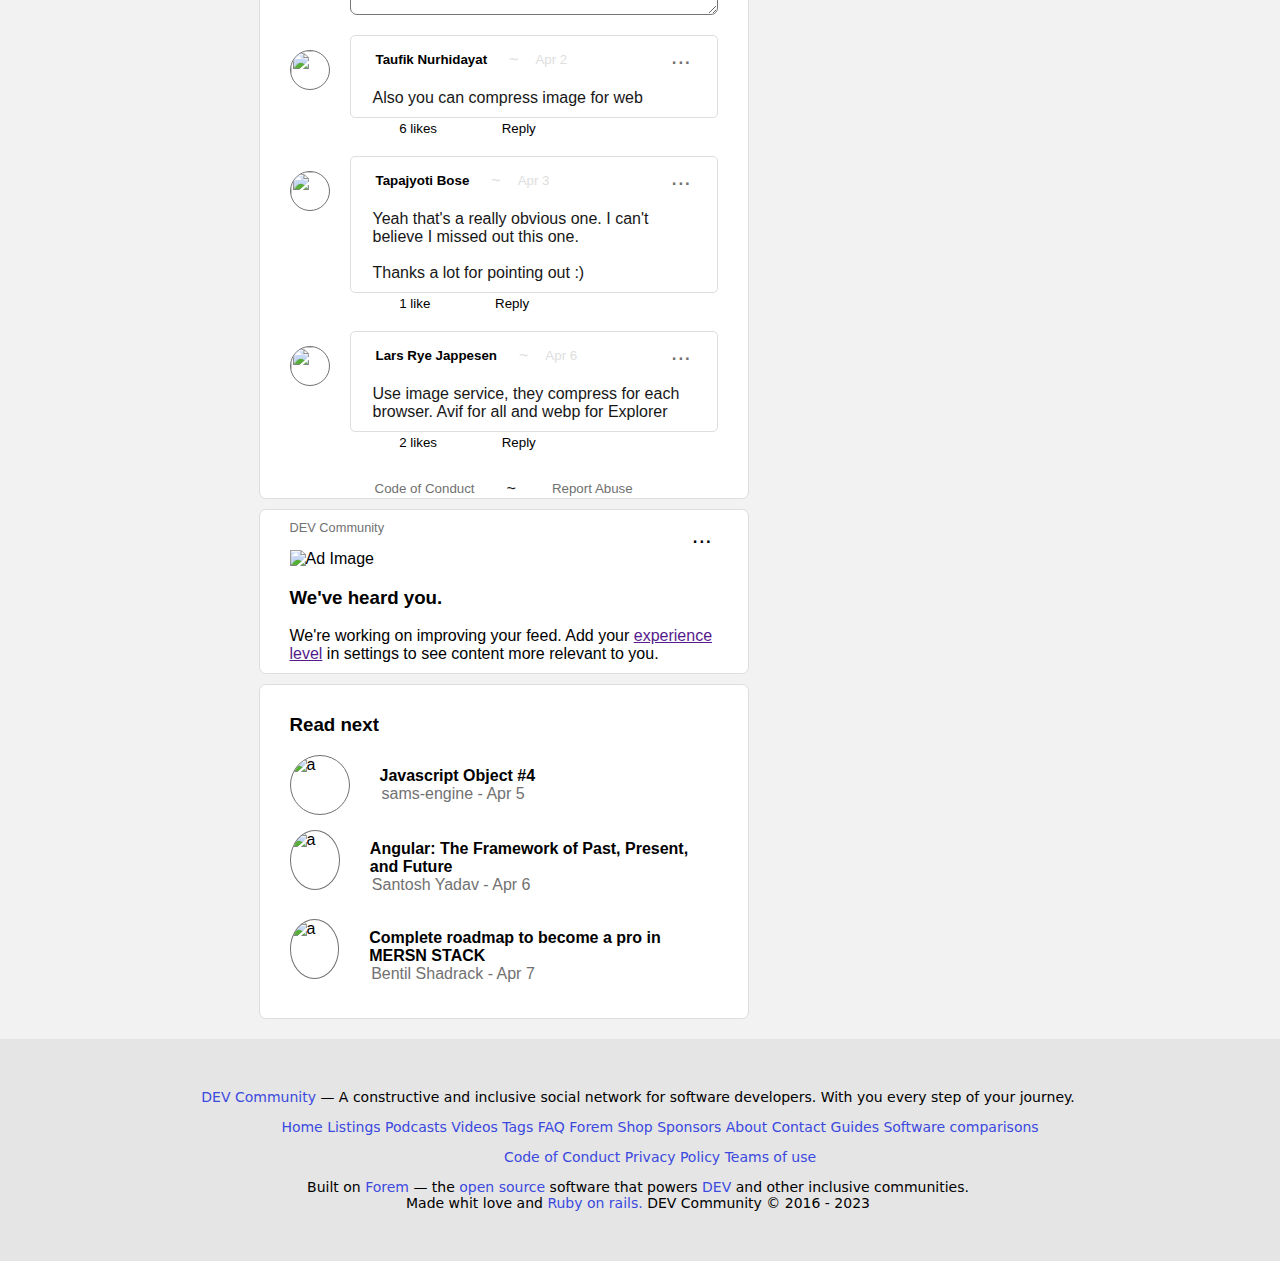
==== commit 7188818b: "se agragaron cambios responsive" ====
--- a/article.html
+++ b/article.html
@@ -13,11 +13,11 @@
         <nav>
             <div class="container0">
                 <div class="containerburger">
-                    <button class="hamburger">
+                    <label for="hamburger">
                         <span class="hamburger__line"></span>
                         <span class="hamburger__line"></span>
                         <span class="hamburger__line"></span>
-                    </button>
+                    </label>
                 </div>
 
                 <div class="container0__imgdev0">
@@ -64,30 +64,18 @@
                 <a href=""><img src="imagenes_header\kodemia.png"></a>
             </div>
         </div>
-          </nav>
+        </nav>
+      
     </header>
-<!--INICIO SECTION2 PÁGINA2-->
 <section class="section">
-    <nav class="sectionp2__navlateral">
-            <div class="sectionp2__navlateral--corazon">
-            <img src="imagenes_header\corazon.png">
-            <h1>259</h1>
-        </div>
-        <div class="sectionp2__navlateral--comentario">
-            <img src="imagenes_header\comentario.png">
-             <h1>194</h1>
-        </div>
-        <div class="sectionp2__navlateral--guardar">
-            <img src="imagenes_header\guardar.png">
-            <h1>74</h1>
-        </div>
-        <div class="sectionp2__navlateral--puntos">
-            <h1>...</h1>
+    <nav class="section__navlateral2">
+        <div class="section__navlateral2__container">
+            <a href="#"><span class="material-symbols-outlined heart">heart_plus</span><p>96</p></a>
+            <a href="#"><span class="material-symbols-outlined mode_comment">mode_comment</span><p>23</p></a>
+            <a href="#"><span class="material-symbols-outlined bookmark">bookmark</span><p>27</p></a>
+            <a href="#"><span class="material-symbols-outlined more_horiz">more_horiz</span></a>
         </div>
     </nav>
-
-</section>
-<!--FIN SECTION2 PÁGINA 2-->
     <main class="section__main21">
         <article class="section__main__article">
             <img class="section__main__article__topImage" src="https://res.cloudinary.com/practicaldev/image/fetch/s---yvU0ECp--/c_imagga_scale,f_auto,fl_progressive,h_420,q_auto,w_1000/https://dev-to-uploads.s3.amazonaws.com/uploads/articles/u07jdlpvzftyckubs52z.png" alt="Top Image">
--- a/SASS/styles.css
+++ b/SASS/styles.css
@@ -54,9 +54,7 @@
 }
 
 .section__navlateral2 {
-  display: flex;
   flex-basis: 5%;
-  flex-direction: column;
 }
 
 /*section Diego*/
@@ -148,10 +146,11 @@
   font-size: 1.2rem;
   font-weight: bold;
   justify-content: space-between;
-  margin-top: 20px;
+  margin-top: 35px;
+  padding: 0 9px 0 9px;
 }
 .section__navlateral_tag img {
-  width: 25px;
+  width: 22px;
 }
 
 .section__navlateral_tag a:hover {
@@ -249,11 +248,18 @@
   cursor: pointer;
 }
 
+#check {
+  display: none;
+}
+
 /*finish Diego*/
 /*responsive Diego*/
-@media (max-width: 767px) {
+@media (max-width: 390px) {
   .section__navlateral {
     display: none;
+  }
+  #check:checked ~ .section__navlateral {
+    display: block;
   }
   .title_responsive {
     font-family: Arial, Helvetica, sans-serif;
@@ -300,6 +306,37 @@
   }
   .section__navlateral_sponsor_title2 {
     display: none;
+  }
+  .section__navlateral_sponsor_title2 img {
+    border-radius: 10px;
+    padding: 0 10px 0 0;
+    width: 260px;
+  }
+}
+@media (max-width: 820px) {
+  .section__navlateral_section1 {
+    padding-left: 20px;
+  }
+  .other {
+    padding-left: 20px;
+  }
+  .section__navlateral_section2 {
+    padding-left: 20px;
+  }
+  .section__navlateral_networks {
+    padding-left: 20px;
+  }
+  .section__navlateral_sponsor_title1 {
+    margin-left: 11px;
+    width: 280px;
+  }
+  .section__navlateral_sponsor_title2 {
+    margin-left: 11px;
+    width: 280px;
+    place-items: center;
+  }
+  .section__navlateral_sponsor_title2 p:nth-of-type(1) {
+    padding-right: 65px;
   }
 }
 /*responsive Diego*/
@@ -405,8 +442,7 @@
   flex-direction: column;
 }
 
-.section__main__radius div h5,
-p {
+.section__main__radius div h5, p {
   margin: 0 8px;
   padding: 0 2px;
 }
@@ -499,8 +535,7 @@
   align-items: start;
 }
 
-.section__main__enlaces__publicacion__redonde div h5,
-p {
+.section__main__enlaces__publicacion__redonde div h5, p {
   margin-bottom: 0;
   margin-left: 4px;
   margin-top: 0;
@@ -1001,6 +1036,7 @@
   .section__aside2 {
     flex-basis: 90%;
     max-width: 918px;
+    margin: 0 auto;
   }
 }
 @media screen and (max-width: 768px) {
@@ -1009,14 +1045,67 @@
     max-width: 768px;
   }
 }
+.section__navlateral2__container {
+  align-items: center;
+  display: flex;
+  flex-direction: row;
+  flex-wrap: wrap;
+  justify-content: center;
+  max-width: 40px;
+  position: fixed;
+}
+
+.section__navlateral2__container a {
+  flex-basis: 100%;
+  margin: 10px auto;
+  text-align: center;
+  text-decoration: none;
+}
+
+.section__navlateral2__container a span {
+  color: #555555;
+  margin: 0 auto;
+  padding: 0;
+  padding: 5px;
+}
+
+.section__navlateral2__container a .heart:hover {
+  color: red;
+}
+
+.section__navlateral2__container a .mode_comment:hover {
+  color: orange;
+}
+
+.section__navlateral2__container a .bookmark:hover {
+  color: purple;
+}
+
+.section__navlateral2__container a .more_horiz:hover {
+  background: rgba(150, 150, 150, 0.1882352941);
+  border-radius: 50%;
+}
+
+.section__navlateral2__container a p {
+  color: #555555;
+  font-size: 0.9rem;
+  margin: 5px auto;
+  padding: 0;
+}
+
+@media (max-width: 768px) {
+  .section .section__navlateral2 {
+    display: none;
+  }
+}
 .section__main21 {
-  flex-basis: 55%;
+  flex-basis: 50%;
   flex-grow: 1;
   margin-bottom: 10px;
   margin-left: 10px;
   margin-right: 10px;
   padding: 0px;
-  width: 500px;
+  max-width: 500px;
 }
 .section__main21 .section__main__article {
   background-color: white;
@@ -1382,6 +1471,7 @@
   padding: 8px;
   position: fixed;
   width: 100%;
+  z-index: 2;
 }
 header nav {
   display: flex;
@@ -1408,6 +1498,9 @@
   height: 2px;
   width: 100%;
 }
+header nav .container0 .hamburger:hover {
+  background-color: rgb(230, 230, 250);
+}
 header nav .container0 .container0__imgdev0 img {
   height: 40px;
   width: 50px;
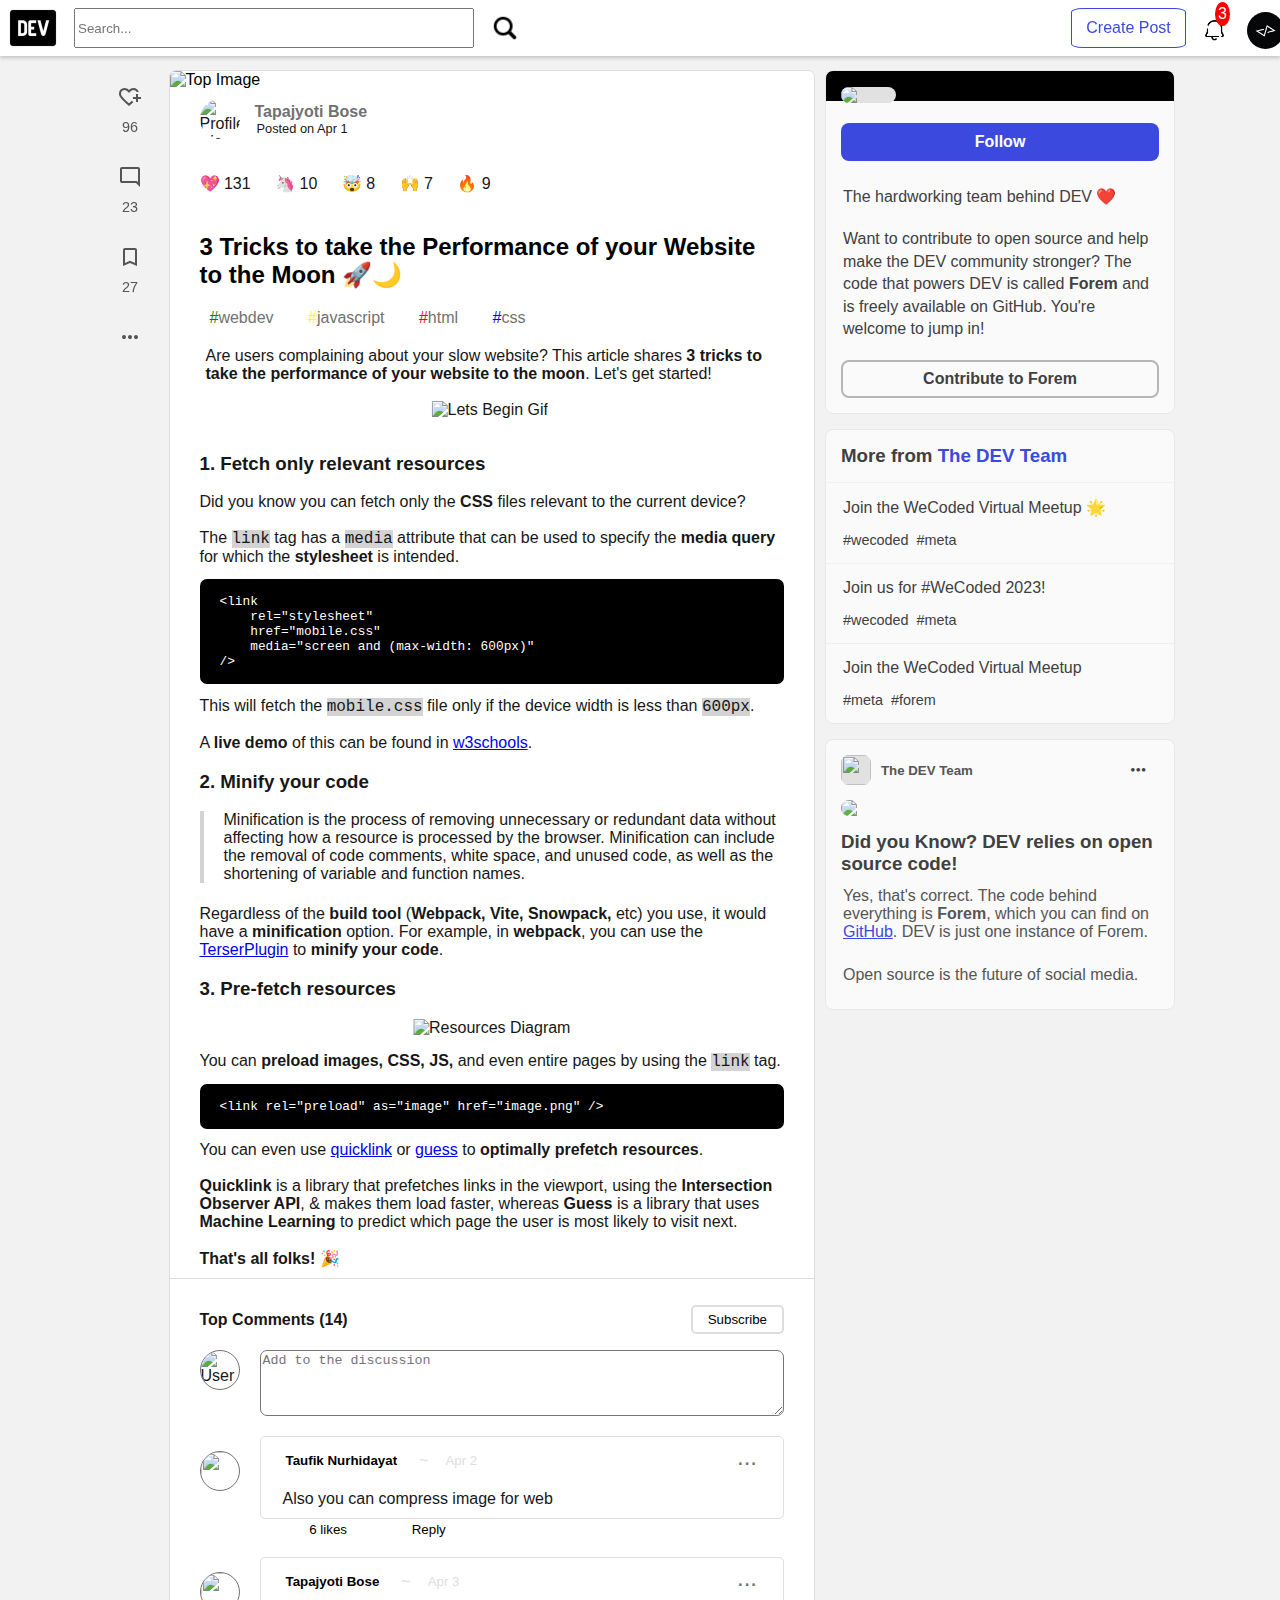
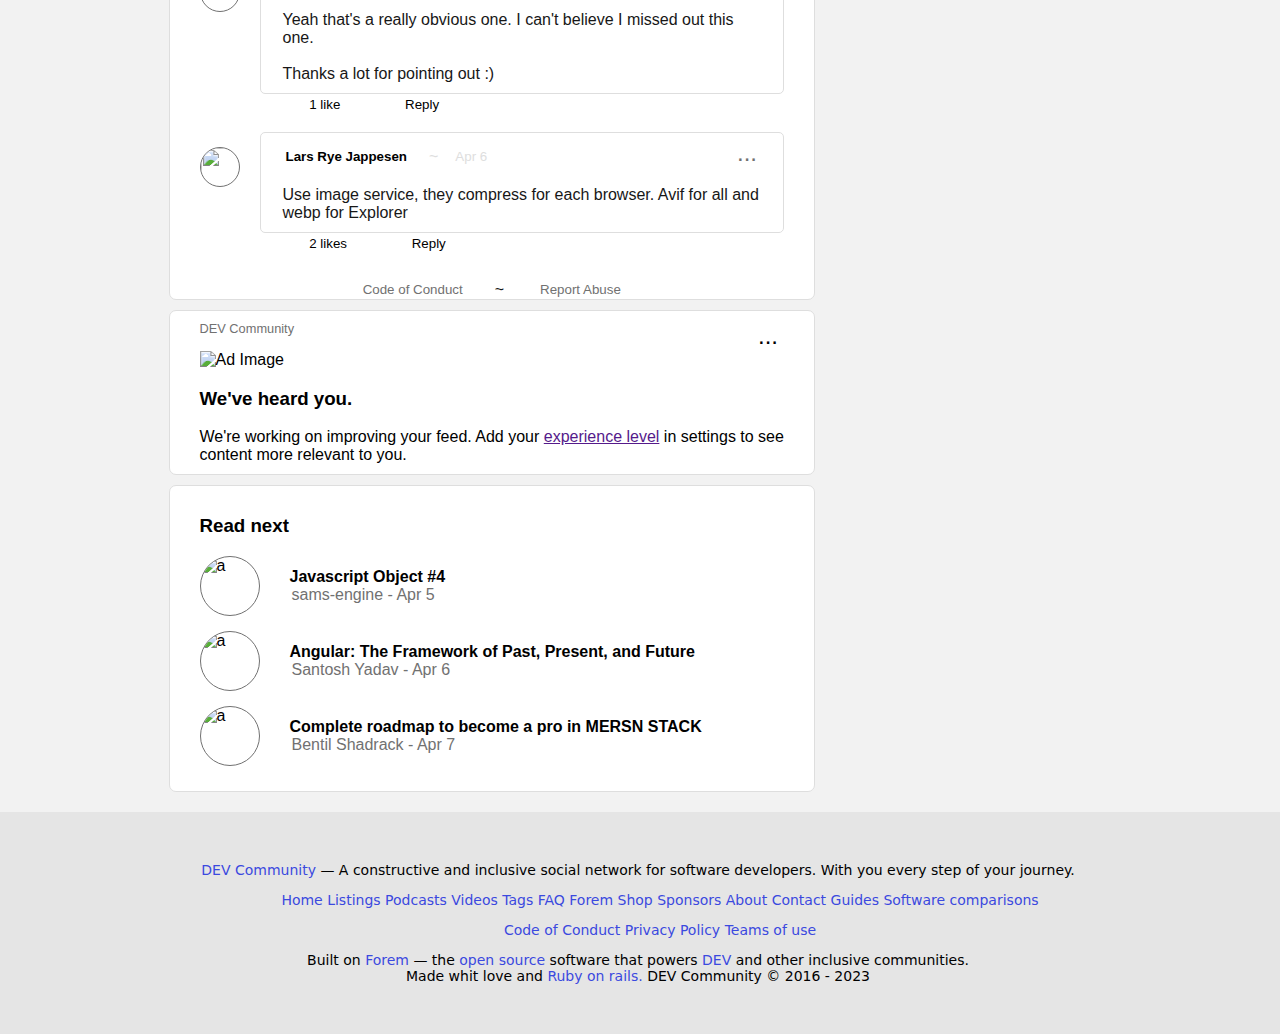
==== commit a373b058: "Merge branch 'main' of github.com:AdLau019/desafioMaquetado into ignacio" ====
--- a/article.html
+++ b/article.html
@@ -13,15 +13,15 @@
         <nav>
             <div class="container0">
                 <div class="containerburger">
-                    <label for="hamburger">
+                    <button class="hamburger">
                         <span class="hamburger__line"></span>
                         <span class="hamburger__line"></span>
                         <span class="hamburger__line"></span>
-                    </label>
+                    </button>
                 </div>
 
                 <div class="container0__imgdev0">
-                    <img src="imagenes_header\logodv.png" class="DEV">
+                    <a href="index.html"><img src="imagenes_header\logodv.png" class="DEV"></a>
                 </div>
 
 
@@ -29,7 +29,7 @@
 
             <div class="container1">
                 <div class="container1__imgdev">
-                    <img src="imagenes_header\logodv.png" class="DEV">
+                    <a href="index.html"><img src="imagenes_header\logodv.png" class="DEV"></a>
                 </div>
                 <div class="container1__search">
                     <form>
@@ -37,31 +37,31 @@
                     </form>
                 </div>
                 <div class="container1__lupa">
-                    <a href=""><img src="imagenes_header\lupa.png"></a>
+                    <a href="#"><img src="imagenes_header\lupa.png"></a>
                 </div>
             </div>
 
             <div class="container2">
                 <div class="container2__create">
-                    <a href="">Create Post</a>
+                    <a href="#">Create Post</a>
                 </div>
                 <div class="container2__notify">
-                    <a href=""><img src="imagenes_header\notifylogo.png"></a>
+                    <a href="#"><img src="imagenes_header\notifylogo.png"><p>3</p></a>
                 </div>
                 <div class="container2__userimg">
-                    <a href=""><img src="imagenes_header\kodemia.png"></a>
+                    <a href="#"><img src="imagenes_header\kodemia.png"></a>
                 </div>
             </div>
         
         <div class="container3">
             <div class="container3__lupa">
-                <a href=""><img src="imagenes_header\lupa.png"></a>
+                <a href="#"><img src="imagenes_header\lupa.png"></a>
             </div>
             <div class="container3__notify">
-                <a href=""><img src="imagenes_header\notifylogo.png"></a>
+                <a href="#"><img src="imagenes_header\notifylogo.png"><p>3</p></a>
             </div>
             <div class="container3__userimg">
-                <a href=""><img src="imagenes_header\kodemia.png"></a>
+                <a href="#"><img src="imagenes_header\kodemia.png"></a>
             </div>
         </div>
         </nav>
@@ -390,27 +390,27 @@
         <p><a href="">DEV Community</a> — A constructive and inclusive social network for software developers. With you
           every step of your journey. </p>
         <ul>
-          <li><a href="">Home</a></li>
-          <li><a href="">Listings</a></li>
-          <li><a href="">Podcasts</a></li>
-          <li><a href="">Videos</a></li>
-          <li><a href="">Tags</a></li>
-          <li><a href="">FAQ</a></li>
-          <li><a href="">Forem Shop</a></li>
-          <li><a href="">Sponsors</a></li>
-          <li><a href="">About</a></li>
-          <li><a href="">Contact</a></li>
-          <li><a href="">Guides</a></li>
-          <li><a href="">Software comparisons</a></li>
+          <li><a href="#">Home</a></li>
+          <li><a href="#">Listings</a></li>
+          <li><a href="#">Podcasts</a></li>
+          <li><a href="#">Videos</a></li>
+          <li><a href="#">Tags</a></li>
+          <li><a href="#">FAQ</a></li>
+          <li><a href="#">Forem Shop</a></li>
+          <li><a href="#">Sponsors</a></li>
+          <li><a href="#">About</a></li>
+          <li><a href="#">Contact</a></li>
+          <li><a href="#">Guides</a></li>
+          <li><a href="#">Software comparisons</a></li>
         </ul>
         <ul>
-          <li><a href="">Code of Conduct</a></li>
-          <li><a href="">Privacy Policy</a></li>
-          <li><a href="">Teams of use</a></li>
+          <li><a href="#">Code of Conduct</a></li>
+          <li><a href="#">Privacy Policy</a></li>
+          <li><a href="#">Teams of use</a></li>
         </ul>
-        <p>Built on <a href="">Forem</a> — the <a href=""> open source</a> software that powers <a href="">DEV</a> and
+        <p>Built on <a href="#">Forem</a> — the <a href="#"> open source</a> software that powers <a href="#">DEV</a> and
           other inclusive communities.</p>
-        <p>Made whit love and <a href=""> Ruby on rails.</a> DEV Community © 2016 - 2023</p>
+        <p>Made whit love and <a href="#"> Ruby on rails.</a> DEV Community © 2016 - 2023</p>
       </div>
 </footer>
 
--- a/SASS/styles.css
+++ b/SASS/styles.css
@@ -45,6 +45,7 @@
 .section__aside2 {
   flex: 1 1 30%;
   max-width: 350px;
+  overflow: hidden;
 }
 
 .section__navlateral {
@@ -248,10 +249,6 @@
   cursor: pointer;
 }
 
-#check {
-  display: none;
-}
-
 /*finish Diego*/
 /*responsive Diego*/
 @media (max-width: 390px) {
@@ -306,11 +303,6 @@
   }
   .section__navlateral_sponsor_title2 {
     display: none;
-  }
-  .section__navlateral_sponsor_title2 img {
-    border-radius: 10px;
-    padding: 0 10px 0 0;
-    width: 260px;
   }
 }
 @media (max-width: 820px) {
@@ -421,10 +413,10 @@
 }
 
 .section__main__img-content {
-  background-image: url("https://placeimg.com/700/250/people");
-  background-repeat: no-repeat;
+  background-image: url("https://placeimg.com/700/280/people");
   border-radius: 0.5rem 0.5rem 0 0;
   min-height: 280px;
+  margin-bottom: 20px;
 }
 
 .section__main__radius {
@@ -686,7 +678,7 @@
     display: none;
   }
 }
-/******* FIN ASIDE 2******/
+/******* FIN ASIDE 1******/
 .section__aside__card1 {
   background: linear-gradient(black 0 30px, #fafafa 30px 100%);
   border-radius: 8px;
@@ -1034,15 +1026,23 @@
 
 @media screen and (max-width: 1020px) {
   .section__aside2 {
-    flex-basis: 90%;
-    max-width: 918px;
-    margin: 0 auto;
+    flex-basis: 95%;
+    max-width: 970px;
+    margin-left: 50px;
+  }
+}
+@media screen and (max-width: 820px) {
+  .section__aside2 {
+    flex-basis: 95%;
+    max-width: 770px;
+    margin-left: 50px;
   }
 }
 @media screen and (max-width: 768px) {
   .section__aside2 {
     flex-basis: 100%;
     max-width: 768px;
+    margin: 0 auto;
   }
 }
 .section__navlateral2__container {
@@ -1051,7 +1051,7 @@
   flex-direction: row;
   flex-wrap: wrap;
   justify-content: center;
-  max-width: 40px;
+  max-width: 50px;
   position: fixed;
 }
 
@@ -1105,7 +1105,8 @@
   margin-left: 10px;
   margin-right: 10px;
   padding: 0px;
-  max-width: 500px;
+  max-width: 700px;
+  overflow: hidden;
 }
 .section__main21 .section__main__article {
   background-color: white;
@@ -1461,6 +1462,20 @@
   color: blue;
 }
 
+@media screen and (max-width: 1020px) {
+  .section__main21 {
+    flex-basis: 95%;
+    max-width: 970px;
+    margin-left: 50px;
+  }
+}
+@media screen and (max-width: 768px) {
+  .section__main21 {
+    flex-basis: 100%;
+    max-width: 768px;
+    margin: 0 auto;
+  }
+}
 header {
   background-color: white;
   box-shadow: 0px 2px 4px rgba(0, 0, 0, 0.2);
@@ -1516,13 +1531,21 @@
 header nav .container1 .container1__search {
   padding: 0px 16px;
 }
-header nav .container1 .container1__search input {
+header nav .container1 .container1__search form {
+  display: flex;
+  position: relative;
+}
+header nav .container1 .container1__search form a {
+  position: absolute;
+  right: 1px;
+}
+header nav .container1 .container1__search form input {
   height: 40px;
   width: 400px;
   margin: 0;
 }
 header nav .container1 .container1__lupa a img {
-  height: 40px;
+  height: 35px;
   padding-top: 5px;
   width: 30px;
 }
@@ -1556,6 +1579,16 @@
 header nav .container2 .container2__notify {
   padding-left: 16px;
   padding-top: 10px;
+  position: relative;
+}
+header nav .container2 .container2__notify p {
+  background-color: red;
+  color: white;
+  position: absolute;
+  border-radius: 50%;
+  padding: 3px;
+  top: -0.4rem;
+  left: 25px;
 }
 header nav .container2 .container2__notify img {
   height: 25px;
@@ -1591,6 +1624,16 @@
 header nav .container3 .container3__notify {
   padding-left: 10px;
   padding-top: 10px;
+  position: relative;
+}
+header nav .container3 .container3__notify p {
+  background-color: red;
+  color: white;
+  position: absolute;
+  border-radius: 50%;
+  padding: 3px;
+  top: -0.4rem;
+  left: 20px;
 }
 header nav .container3 .container3__notify img {
   height: 25px;
